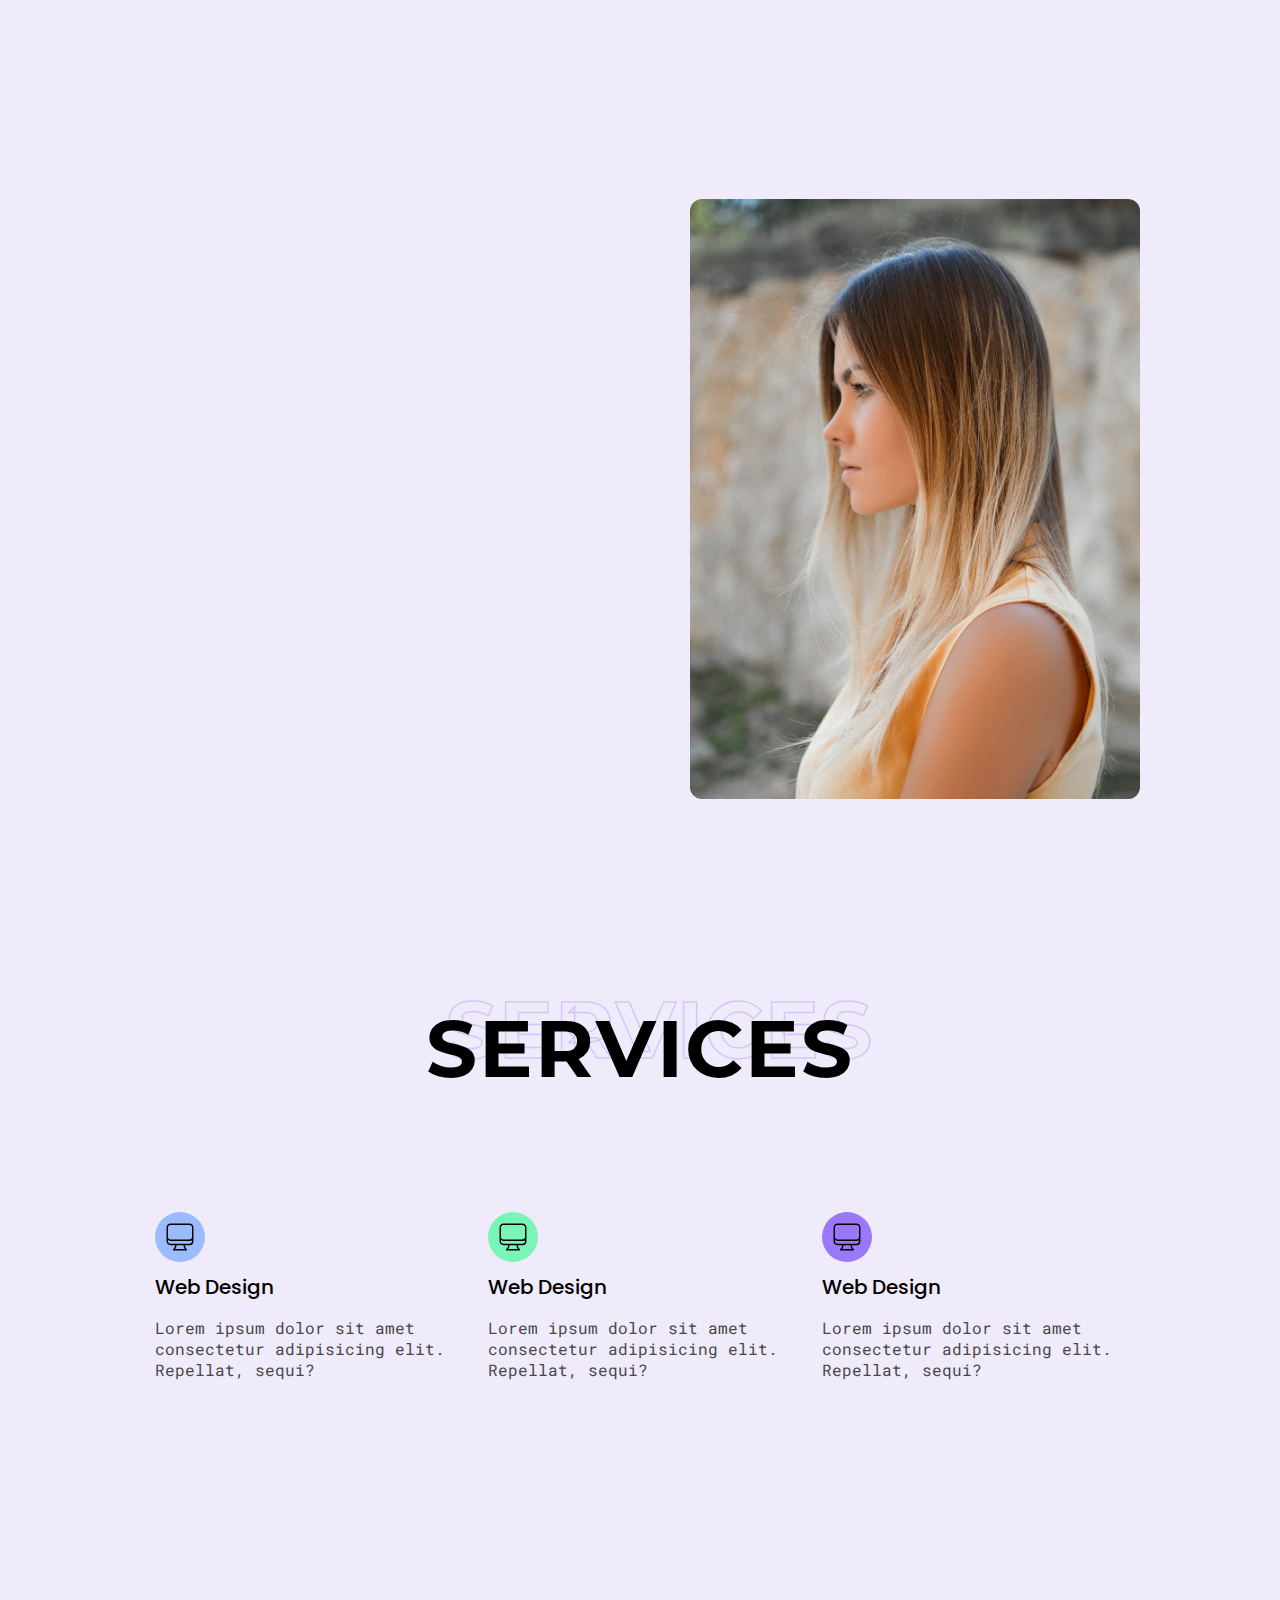
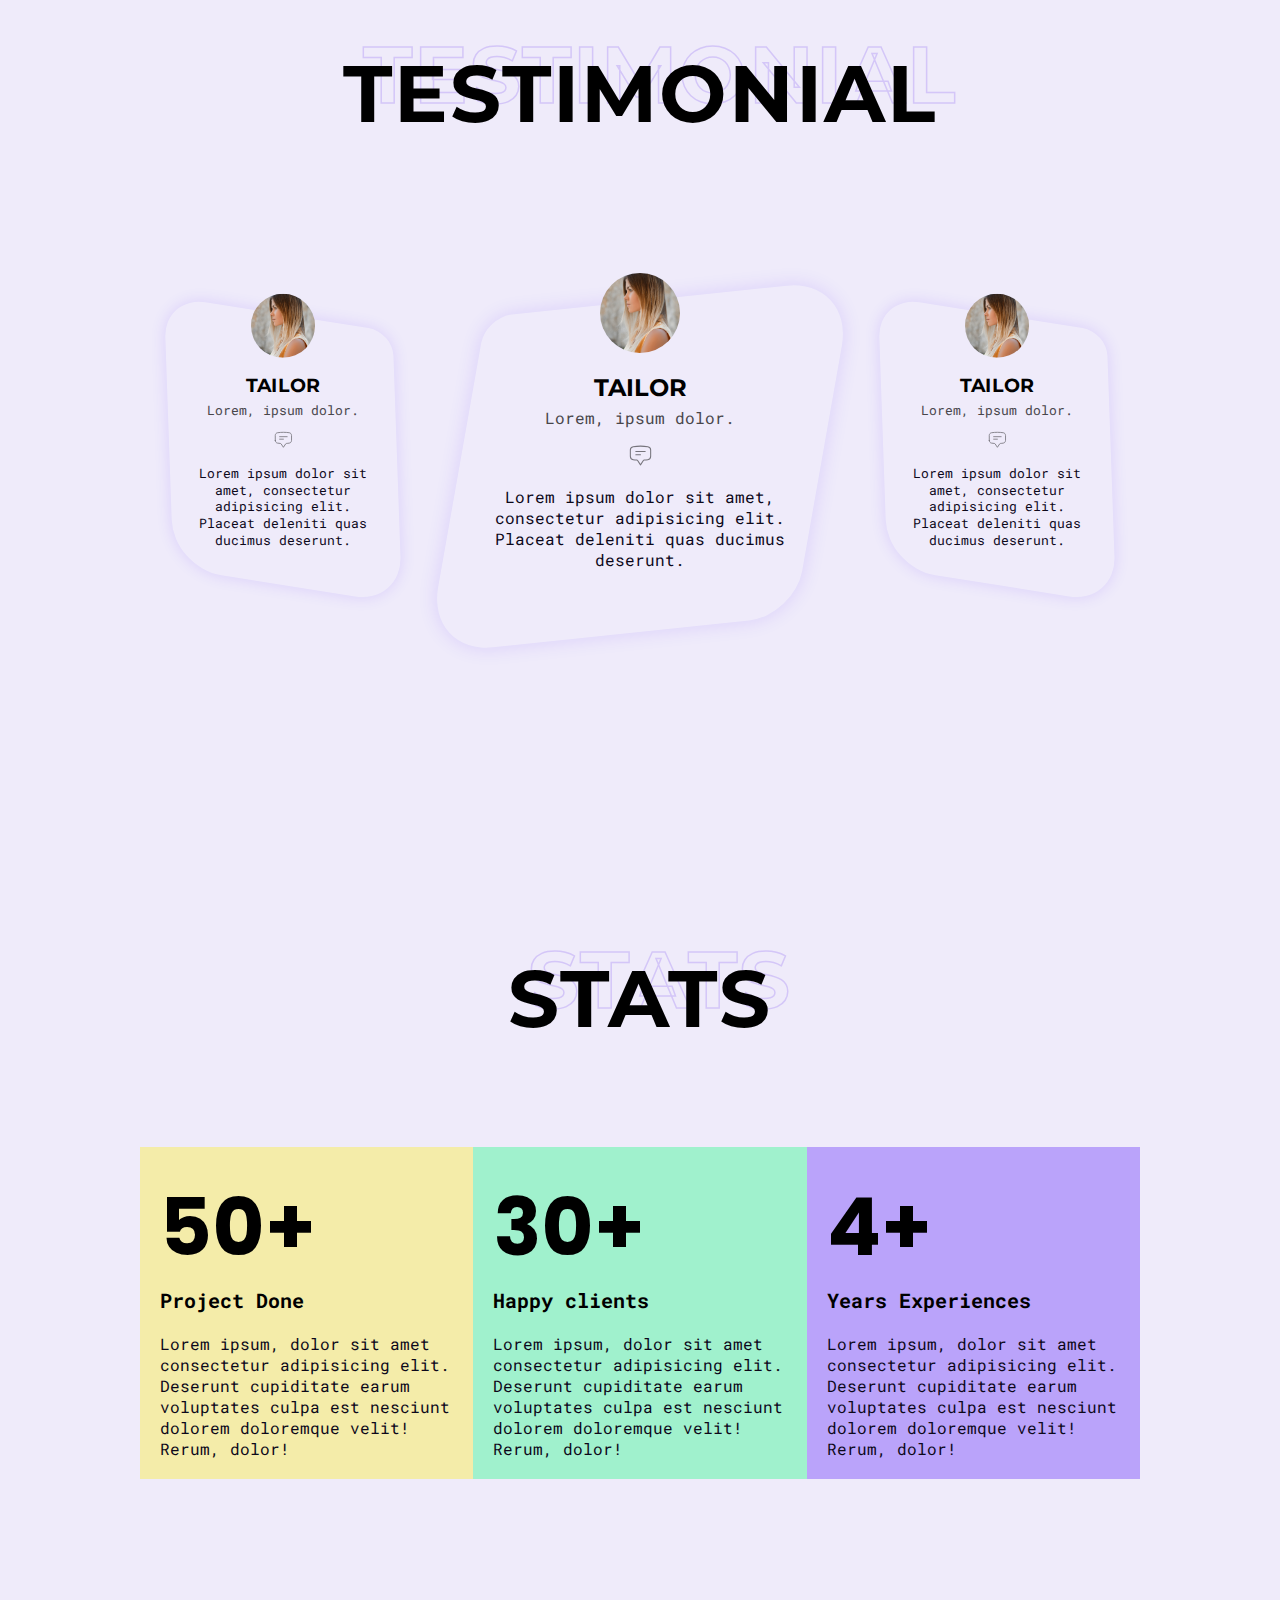
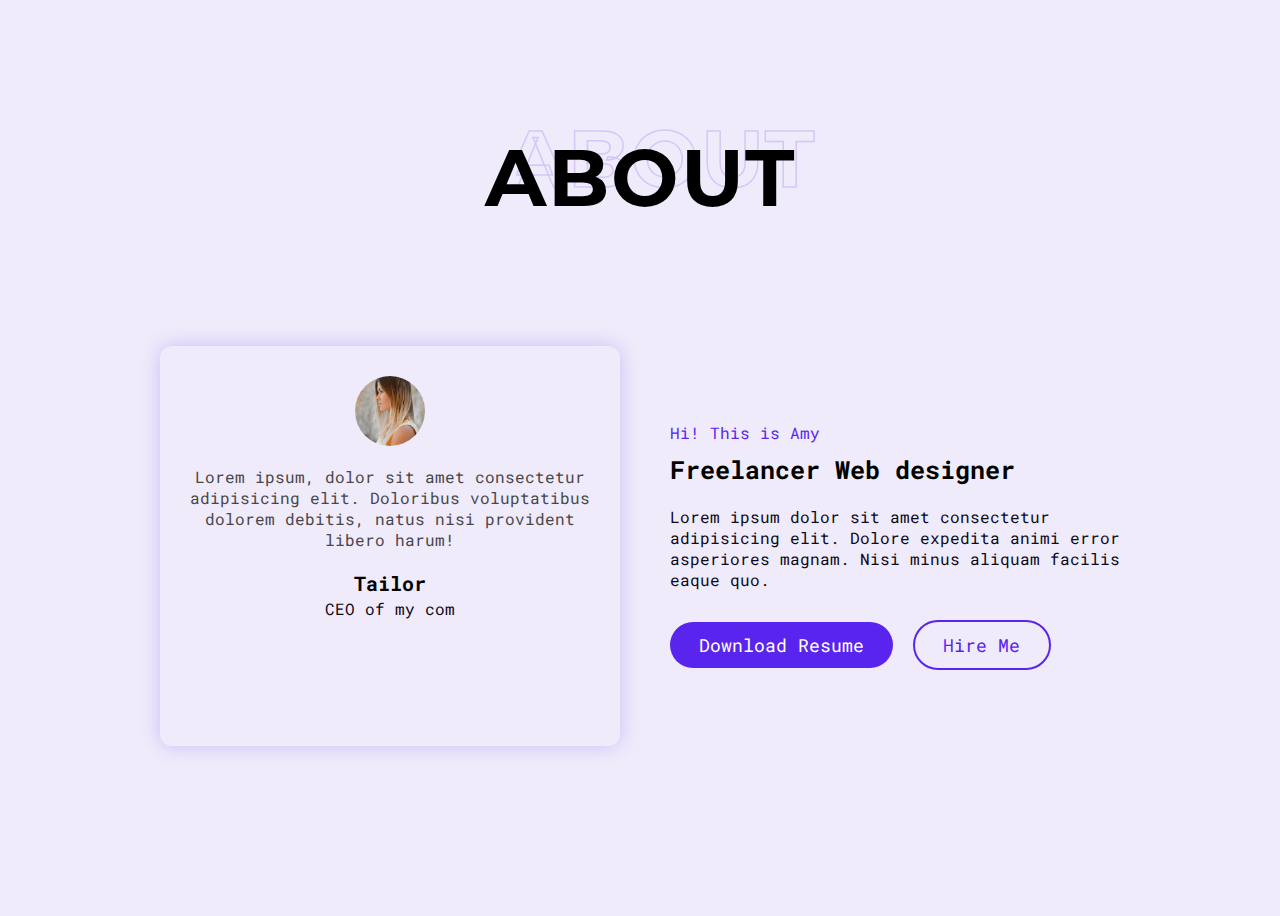
==== index.html @ b5d09e77 "first commit" ====
<!DOCTYPE html>
<html lang="en">
  <head>
    <meta charset="UTF-8" />
    <meta http-equiv="X-UA-Compatible" content="IE=edge" />
    <meta name="viewport" content="width=device-width, initial-scale=1.0" />
    <title>Jomar's Porfolio</title>
    <link rel="stylesheet" href="style.css" />
  </head>
  <body>
    <!-- Hero section -->
    <section id="hero">
      <div class="container">
        <div class="left">
          <p class="subheading">I'm JOMAR</p>
          <h2 class="heading">
            <div class="wrapper"><span>Pixels</span></div>
            <div class="wrapper"><span>with</span></div>
            <div class="wrapper"><span>purpose</span></div>
          </h2>
          <p class="desc">
            Lorem ipsum dolor sit amet consectetur adipisicing elit. Inventore,
            est.
          </p>
          <div class="buttons">
            <a href="#" class="primary-btn">See My Works</a>
            <a href="#"
              ><svg
                xmlns="http://www.w3.org/2000/svg"
                fill="none"
                viewBox="0 0 24 24"
                stroke-width="1"
                stroke="currentColor"
                class="w-6 h-6"
              >
                <path
                  stroke-linecap="round"
                  stroke-linejoin="round"
                  d="M21 12a9 9 0 11-18 0 9 9 0 0118 0z"
                />
                <path
                  stroke-linecap="round"
                  stroke-linejoin="round"
                  d="M15.91 11.672a.375.375 0 010 .656l-5.603 3.113a.375.375 0 01-.557-.328V8.887c0-.286.307-.466.557-.327l5.603 3.112z"
                />
              </svg>
            </a>
          </div>
        </div>
        <div class="right">
          <img src="./image/profile.jpg" alt="" />
        </div>
      </div>
    </section>
    <!--End of Hero section -->
    <!-- service section -->
    <section id="services">
      <div class="container">
        <h2 class="section-heading" data-outline="Services">Services</h2>
        <div class="all-items">
          <div class="item">
            <div class="icon">
              <svg
                xmlns="http://www.w3.org/2000/svg"
                fill="none"
                viewBox="0 0 24 24"
                stroke-width="1"
                stroke="currentColor"
                class="w-6 h-6"
              >
                <path
                  stroke-linecap="round"
                  stroke-linejoin="round"
                  d="M9 17.25v1.007a3 3 0 01-.879 2.122L7.5 21h9l-.621-.621A3 3 0 0115 18.257V17.25m6-12V15a2.25 2.25 0 01-2.25 2.25H5.25A2.25 2.25 0 013 15V5.25m18 0A2.25 2.25 0 0018.75 3H5.25A2.25 2.25 0 003 5.25m18 0V12a2.25 2.25 0 01-2.25 2.25H5.25A2.25 2.25 0 013 12V5.25"
                />
              </svg>
            </div>
            <h3 class="item-heading">Web Design</h3>
            <p class="item-desc">
              Lorem ipsum dolor sit amet consectetur adipisicing elit. Repellat,
              sequi?
            </p>
          </div>
          <div class="item">
            <div class="icon">
              <svg
                xmlns="http://www.w3.org/2000/svg"
                fill="none"
                viewBox="0 0 24 24"
                stroke-width="1"
                stroke="currentColor"
                class="w-6 h-6"
              >
                <path
                  stroke-linecap="round"
                  stroke-linejoin="round"
                  d="M9 17.25v1.007a3 3 0 01-.879 2.122L7.5 21h9l-.621-.621A3 3 0 0115 18.257V17.25m6-12V15a2.25 2.25 0 01-2.25 2.25H5.25A2.25 2.25 0 013 15V5.25m18 0A2.25 2.25 0 0018.75 3H5.25A2.25 2.25 0 003 5.25m18 0V12a2.25 2.25 0 01-2.25 2.25H5.25A2.25 2.25 0 013 12V5.25"
                />
              </svg>
            </div>
            <h3 class="item-heading">Web Design</h3>
            <p class="item-desc">
              Lorem ipsum dolor sit amet consectetur adipisicing elit. Repellat,
              sequi?
            </p>
          </div>
          <div class="item">
            <div class="icon">
              <svg
                xmlns="http://www.w3.org/2000/svg"
                fill="none"
                viewBox="0 0 24 24"
                stroke-width="1"
                stroke="currentColor"
                class="w-6 h-6"
              >
                <path
                  stroke-linecap="round"
                  stroke-linejoin="round"
                  d="M9 17.25v1.007a3 3 0 01-.879 2.122L7.5 21h9l-.621-.621A3 3 0 0115 18.257V17.25m6-12V15a2.25 2.25 0 01-2.25 2.25H5.25A2.25 2.25 0 013 15V5.25m18 0A2.25 2.25 0 0018.75 3H5.25A2.25 2.25 0 003 5.25m18 0V12a2.25 2.25 0 01-2.25 2.25H5.25A2.25 2.25 0 013 12V5.25"
                />
              </svg>
            </div>
            <h3 class="item-heading">Web Design</h3>
            <p class="item-desc">
              Lorem ipsum dolor sit amet consectetur adipisicing elit. Repellat,
              sequi?
            </p>
          </div>
        </div>
      </div>
    </section>
    <!--End of service section -->
    <!-- Testimonial section -->
    <section id="testimonial">
      <div class="container">
        <h1 class="section-heading" data-outline="Testimonial">Testimonial</h1>
        <div class="all-items">
          <div class="item">
            <div class="img">
              <img src="./image/profile.jpg" alt="" />
            </div>
            <h2 class="testimonial-heading">Tailor</h2>
            <p class="testimonial-subheading">Lorem, ipsum dolor.</p>
            <div class="icon">
              <svg
                xmlns="http://www.w3.org/2000/svg"
                fill="none"
                viewBox="0 0 24 24"
                stroke-width="1"
                stroke="currentColor"
                class="w-6 h-6"
              >
                <path
                  stroke-linecap="round"
                  stroke-linejoin="round"
                  d="M7.5 8.25h9m-9 3H12m-9.75 1.51c0 1.6 1.123 2.994 2.707 3.227 1.129.166 2.27.293 3.423.379.35.026.67.21.865.501L12 21l2.755-4.133a1.14 1.14 0 01.865-.501 48.172 48.172 0 003.423-.379c1.584-.233 2.707-1.626 2.707-3.228V6.741c0-1.602-1.123-2.995-2.707-3.228A48.394 48.394 0 0012 3c-2.392 0-4.744.175-7.043.513C3.373 3.746 2.25 5.14 2.25 6.741v6.018z"
                />
              </svg>
            </div>
            <p class="testimonial-desc">
              Lorem ipsum dolor sit amet, consectetur adipisicing elit. Placeat
              deleniti quas ducimus deserunt.
            </p>
          </div>
          <div class="item">
            <div class="img">
              <img src="./image/profile.jpg" alt="" />
            </div>
            <h2 class="testimonial-heading">Tailor</h2>
            <p class="testimonial-subheading">Lorem, ipsum dolor.</p>
            <div class="icon">
              <svg
                xmlns="http://www.w3.org/2000/svg"
                fill="none"
                viewBox="0 0 24 24"
                stroke-width="1"
                stroke="currentColor"
                class="w-6 h-6"
              >
                <path
                  stroke-linecap="round"
                  stroke-linejoin="round"
                  d="M7.5 8.25h9m-9 3H12m-9.75 1.51c0 1.6 1.123 2.994 2.707 3.227 1.129.166 2.27.293 3.423.379.35.026.67.21.865.501L12 21l2.755-4.133a1.14 1.14 0 01.865-.501 48.172 48.172 0 003.423-.379c1.584-.233 2.707-1.626 2.707-3.228V6.741c0-1.602-1.123-2.995-2.707-3.228A48.394 48.394 0 0012 3c-2.392 0-4.744.175-7.043.513C3.373 3.746 2.25 5.14 2.25 6.741v6.018z"
                />
              </svg>
            </div>
            <p class="testimonial-desc">
              Lorem ipsum dolor sit amet, consectetur adipisicing elit. Placeat
              deleniti quas ducimus deserunt.
            </p>
          </div>
          <div class="item">
            <div class="img">
              <img src="./image/profile.jpg" alt="" />
            </div>
            <h2 class="testimonial-heading">Tailor</h2>
            <p class="testimonial-subheading">Lorem, ipsum dolor.</p>
            <div class="icon">
              <svg
                xmlns="http://www.w3.org/2000/svg"
                fill="none"
                viewBox="0 0 24 24"
                stroke-width="1"
                stroke="currentColor"
                class="w-6 h-6"
              >
                <path
                  stroke-linecap="round"
                  stroke-linejoin="round"
                  d="M7.5 8.25h9m-9 3H12m-9.75 1.51c0 1.6 1.123 2.994 2.707 3.227 1.129.166 2.27.293 3.423.379.35.026.67.21.865.501L12 21l2.755-4.133a1.14 1.14 0 01.865-.501 48.172 48.172 0 003.423-.379c1.584-.233 2.707-1.626 2.707-3.228V6.741c0-1.602-1.123-2.995-2.707-3.228A48.394 48.394 0 0012 3c-2.392 0-4.744.175-7.043.513C3.373 3.746 2.25 5.14 2.25 6.741v6.018z"
                />
              </svg>
            </div>
            <p class="testimonial-desc">
              Lorem ipsum dolor sit amet, consectetur adipisicing elit. Placeat
              deleniti quas ducimus deserunt.
            </p>
          </div>
        </div>
      </div>
    </section>
    <!-- End Testimonial section -->
    <!-- Stats section -->
    <section id="stats">
      <div class="container">
        <h2 class="section-heading" data-outline="Stats">Stats</h2>
        <div class="all-items">
          <div class="item">
            <h2 class="number">50+</h2>
            <h3 class="stats-sub-heading">Project Done</h3>
            <p>
              Lorem ipsum, dolor sit amet consectetur adipisicing elit. Deserunt
              cupiditate earum voluptates culpa est nesciunt dolorem doloremque
              velit! Rerum, dolor!
            </p>
          </div>
          <div class="item">
            <h2 class="number">30+</h2>
            <h3 class="stats-sub-heading">Happy clients</h3>
            <p>
              Lorem ipsum, dolor sit amet consectetur adipisicing elit. Deserunt
              cupiditate earum voluptates culpa est nesciunt dolorem doloremque
              velit! Rerum, dolor!
            </p>
          </div>
          <div class="item">
            <h2 class="number">4+</h2>
            <h3 class="stats-sub-heading">Years Experiences</h3>
            <p>
              Lorem ipsum, dolor sit amet consectetur adipisicing elit. Deserunt
              cupiditate earum voluptates culpa est nesciunt dolorem doloremque
              velit! Rerum, dolor!
            </p>
          </div>
        </div>
      </div>
    </section>
    <!--End Stats section -->
    <!-- About section -->
    <section id="about">
      <div class="container">
        <h2 class="section-heading" data-outline="About">About</h2>
        <div class="wrapper">
          <div class="left">
            <div class="card">
              <div class="img">
                <img src="./image/profile.jpg" alt="" />
              </div>
              <p class="card-desc">
                Lorem ipsum, dolor sit amet consectetur adipisicing elit.
                Doloribus voluptatibus dolorem debitis, natus nisi provident
                libero harum!
              </p>
              <h2 class="card-name">Tailor</h2>
              <p class="card-sub-title">CEO of my com</p>
            </div>
          </div>
          <div class="right">
            <p class="subheading">Hi! This is Amy</p>
            <h2 class="slogan">Freelancer Web designer</h2>
            <p>
              Lorem ipsum dolor sit amet consectetur adipisicing elit. Dolore
              expedita animi error asperiores magnam. Nisi minus aliquam facilis
              eaque quo.
            </p>
            <div class="buttons">
              <a href="" class="primary-btn">Download Resume</a>
              <a href="" class="primary-btn outline">Hire Me</a>
            </div>
          </div>
        </div>
      </div>
    </section>
    <!-- End of about section -->
  </body>
</html>
---- style.css ----
@import url("https://fonts.googleapis.com/css2?family=Montserrat:wght@700;900&family=Poppins:wght@500&family=Roboto+Mono:wght@300;500&display=swap");

/* Variables */
:root {
  --primary-color: #5924ed;
  --secondary-black: #0d081a;
  --secondary-gray: #48464b;
  --body-bg: #efebfa;
}
/* Global styles */
* {
  padding: 0;
  margin: 0;
  box-sizing: border-box;
}
html {
  font-family: "Roboto Mono", sans-serif;
  font-size: 10px;
}

body {
  background-color: var(--body-bg);
}

img {
  width: 100%;
  height: 100%;
}
p {
  font-size: 1.6rem;
  color: var(--secondary-black);
}

a {
  color: black;
  text-decoration: none;
}
section {
  display: flex;
  align-items: center;
  justify-content: center;
}
.container {
  width: 90%;
  margin: 0 auto;
  max-width: 1000px;
}
.buttons .primary-btn.outline {
  background-color: transparent;
  color: var(--primary-color);
  border: 2px solid var(--primary-color);
  border-right-color: 50px;
}
.primary-btn {
  display: inline-block;
  background-color: var(--primary-color);
  color: white;
  font-size: 1.8rem;
  padding: 0.6em 1.6em;
  border-radius: 50px;
}

.section-heading {
  font-size: clamp(2rem, 10vw, 8rem);
  text-transform: uppercase;
  text-align: center;
  font-family: "Montserrat";
  position: relative;
  letter-spacing: 0.2rem;
  margin-bottom: 10rem;
}
.section-heading::before {
  content: attr(data-outline);
  position: absolute;
  left: 2%;
  top: -20%;
  width: 100%;
  text-transform: uppercase;
  text-align: center;
  font-family: "Montserrat";
  letter-spacing: 0.2rem;
  color: transparent;
  -webkit-text-stroke: 1.5px #5a24ed2f;
  z-index: -1;
}

.buttons {
  margin-top: 3rem;
  display: flex;
  align-items: center;
  justify-content: flex-start;
  gap: 2rem;
}
.buttons svg {
  width: 50px;
  color: var(--primary-color);
}

/* Hero section */

#hero {
  height: 100vh;
  width: 100%;
  padding-top: 10rem;
}
#hero .container {
  display: flex;
  align-items: center;
  justify-content: center;
}
#hero .container .left {
  flex: 6;
}
#hero .container .right {
  flex: 8;
}
#hero .left .subheading {
  font-size: 1.8rem;
  font-weight: 500;
  text-transform: uppercase;
  color: var(--primary-color);
  opacity: 0;
  animation: fade 0.3s ease-in forwards;
  animation-delay: 1s;
}
#hero .left .heading {
  font-size: 6rem;
  font-weight: 900;
  font-family: "Montserrat", sans-serif;
}
#hero .left .heading .wrapper {
  display: inline-block;
  overflow: hidden;
}
#hero .left .heading .wrapper span {
  position: relative;
  bottom: -70px;
  animation: reveal 1s ease-in-out forwards;
}
@keyframes reveal {
  0% {
    bottom: -70px;
  }
  100% {
    bottom: 0;
  }
}
@keyframes fade {
  0% {
    opacity: 0;
  }
  100% {
    opacity: 1;
  }
}
#hero .left .desc {
  margin-top: 2.5rem;
  max-width: 400px;
  opacity: 0;
  animation: fade 0.3s ease-in forwards;
  animation-delay: 1s;
}
#hero .buttons {
  opacity: 0;
  animation: fade 0.3s ease-in forwards;
  animation-delay: 1s;
}
#hero .right {
  text-align: right;
}

#hero .right img {
  width: 100%;
  max-width: 450px;
  object-fit: cover;
  object-position: 50% 30%;
  height: 600px;
  border-radius: 12px;
}
@media only screen and (max-width: 768px) {
  html {
    font-size: 9px;
  }
  #hero .container {
    flex-direction: column-reverse;
  }
  #hero .container .right {
    flex: 1;
    text-align: center;
    margin-bottom: 2rem;
  }
  #hero .container .right img {
    width: 100%;
    height: 400px;
  }
  #hero .container .left {
    text-align: center;
    padding-right: 0;
    flex: 1;
    height: fit-content;
  }
  #hero .left .buttons {
    justify-content: center;
  }
  #hero .container .left .heading {
    font-size: 4rem;
    margin: 0 auto;
  }
  #hero .container .left .desc {
    margin-top: 2rem;
    margin: 0 auto;
  }
}
@media only screen and (max-width: 950px) {
  #hero .container .right {
    flex: 6;
  }
}

/* Services section styles */
#services {
  padding: 10rem 0;
}

.all-items {
  display: flex;
  align-items: center;
  justify-content: center;
}
#services .item {
  padding: 1.5rem;
  border-radius: 12px;
  transition: 0.3s ease background-color;
}
#services .item:nth-child(1):hover {
  background-color: rgba(8 69 241 / 35%);
}

#services .item:nth-child(2):hover {
  background-color: rgba(0, 255, 115, 0.151);
}

#services .item:nth-child(3):hover {
  background-color: #cbbef093;
}
#services .item .icon {
  width: 50px;
  height: 50px;
  padding: 0.8rem;
  background: red;
  border-radius: 50%;
  margin-bottom: 1rem;
}

#services .item-heading {
  font-weight: 500;
  font-size: 2rem;
  font-family: "Poppins", sans-serif;
  margin-bottom: 1.5rem;
}
#services .item-desc {
  color: var(--secondary-gray);
}
#services .item:nth-child(1) .icon {
  background-color: rgba(7 106 255 /37%);
}

#services .item:nth-child(2) .icon {
  background-color: rgba(0, 255, 115, 0.493);
}

#services .item:nth-child(3) .icon {
  background-color: #4705fc80;
}
@media only screen and (max-width: 768px) {
  #services .item:nth-child(1) {
    background-color: rgba(8 69 241 / 35%);
  }

  #services .item:nth-child(2) {
    background-color: rgba(0, 255, 115, 0.151);
  }

  #services .item:nth-child(3) {
    background-color: #cbbef093;
  }
  #services .all-items {
    flex-direction: column;
    text-align: center;
  }
  #services .item {
    margin: 2rem 0;
  }
  #services .item .icon {
    margin: 0 auto;
    margin-bottom: 1rem;
  }
}

/* Testimonial styles */
#testimonial {
  padding: 15rem 0;
  overflow: hidden;
}
#testimonial .all-items {
  display: flex;
  align-items: center;
  justify-content: center;
  gap: 3rem;
}
#testimonial .item {
  padding: 20px;
  text-align: center;
  position: relative;
}
#testimonial .item:nth-child(1),
#testimonial .item:nth-child(3) {
  transform: scale(0.8);
  flex: 3;
}
#testimonial .item:nth-child(2) {
  flex: 4;
}
#testimonial .item::after {
  position: absolute;
  content: "";
  left: 0;
  top: 45px;
  width: 100%;
  z-index: -1;
  box-shadow: 0px 0px 20px 0px #4705fc1f;
}

#testimonial .item:nth-child(2)::after {
  transform: skew(350deg, 354deg);
  border-radius: 26px 67px 45px 67px;
  height: 100%;
}
#testimonial .item:nth-child(1)::after,
#testimonial .item:nth-child(3)::after {
  transform: skew(2deg, 9deg);
  border-radius: 52px 30px 59px 60px;
  height: 95%;
}
#testimonial .img {
  height: 80px;
  width: 80px;
  border-radius: 50%;
  overflow: hidden;
  margin: 0 auto;
  margin-bottom: 2rem;
}
#testimonial .img img {
  object-fit: cover;
}
#testimonial .testimonial-heading {
  font-size: 2.4rem;
  text-transform: uppercase;
  font-family: "Montserrat", sans-serif;
  margin-bottom: 0.5rem;
}
#testimonial .icon {
  max-width: 25px;
  margin: 1.5rem auto;
  opacity: 0.5;
  color: var(--primary-black);
}
#testimonial .testimonial-subheading {
  color: var(--secondary-gray);
}
@media only screen and (max-width: 950px) {
  #testimonial .all-items {
    flex-direction: column;
    max-width: 400px;
    margin: 0 auto;
    gap: 50px;
  }
}

/* Stats styles */

#stats {
  padding: 20rem 0 10rem 0;
}
#stats .all-items {
  display: flex;
  align-items: center;
  justify-content: center;
}
#stats .all-items .item {
  padding: 2rem;
}
#stats .number {
  font-size: 8rem;
  font-family: "Poppins";
}
#stats .stats-sub-heading {
  font-size: 2rem;
  margin-bottom: 2rem;
}
#stats .all-items .item:nth-child(1) {
  background-color: rgba(255, 238, 0, 0.322);
}

#stats .all-items .item:nth-child(2) {
  background-color: rgba(0, 255, 115, 0.329);
}

#stats .all-items .item:nth-child(3) {
  background-color: #4705fc50;
}

@media only screen and (max-width: 768px) {
  #stats .all-items {
    flex-direction: column;
  }
}

#about {
  padding: 15rem 0;
}
#about .wrapper {
  display: flex;
  gap: 3rem;
  align-items: center;
  justify-content: center;
}
#about .left {
  text-align: center;
  padding: 2rem;
}
#about .left .card {
  box-shadow: 0px 0px 20px #4705fc33;
  padding: 3rem;
  border-radius: 12px;
  min-height: 400px;
}

#about .left .card .img {
  width: 70px;
  height: 70px;
  margin: 0 auto;
  border-radius: 50%;
  overflow: hidden;
  margin-bottom: 2rem;
}
#about .left .card .img img {
  object-fit: cover;
}
#about .left .card .card-desc {
  color: var(--secondary-gray);
  margin-bottom: 2rem;
}
#about .left .card .card-name {
  font-size: 2rem;
  margin-bottom: 0.2rem;
}
#about .subheading {
  color: var(--primary-color);
  margin-bottom: 1rem;
}
#about .right .slogan {
  font-size: 2.5rem;
  margin-bottom: 2rem;
}
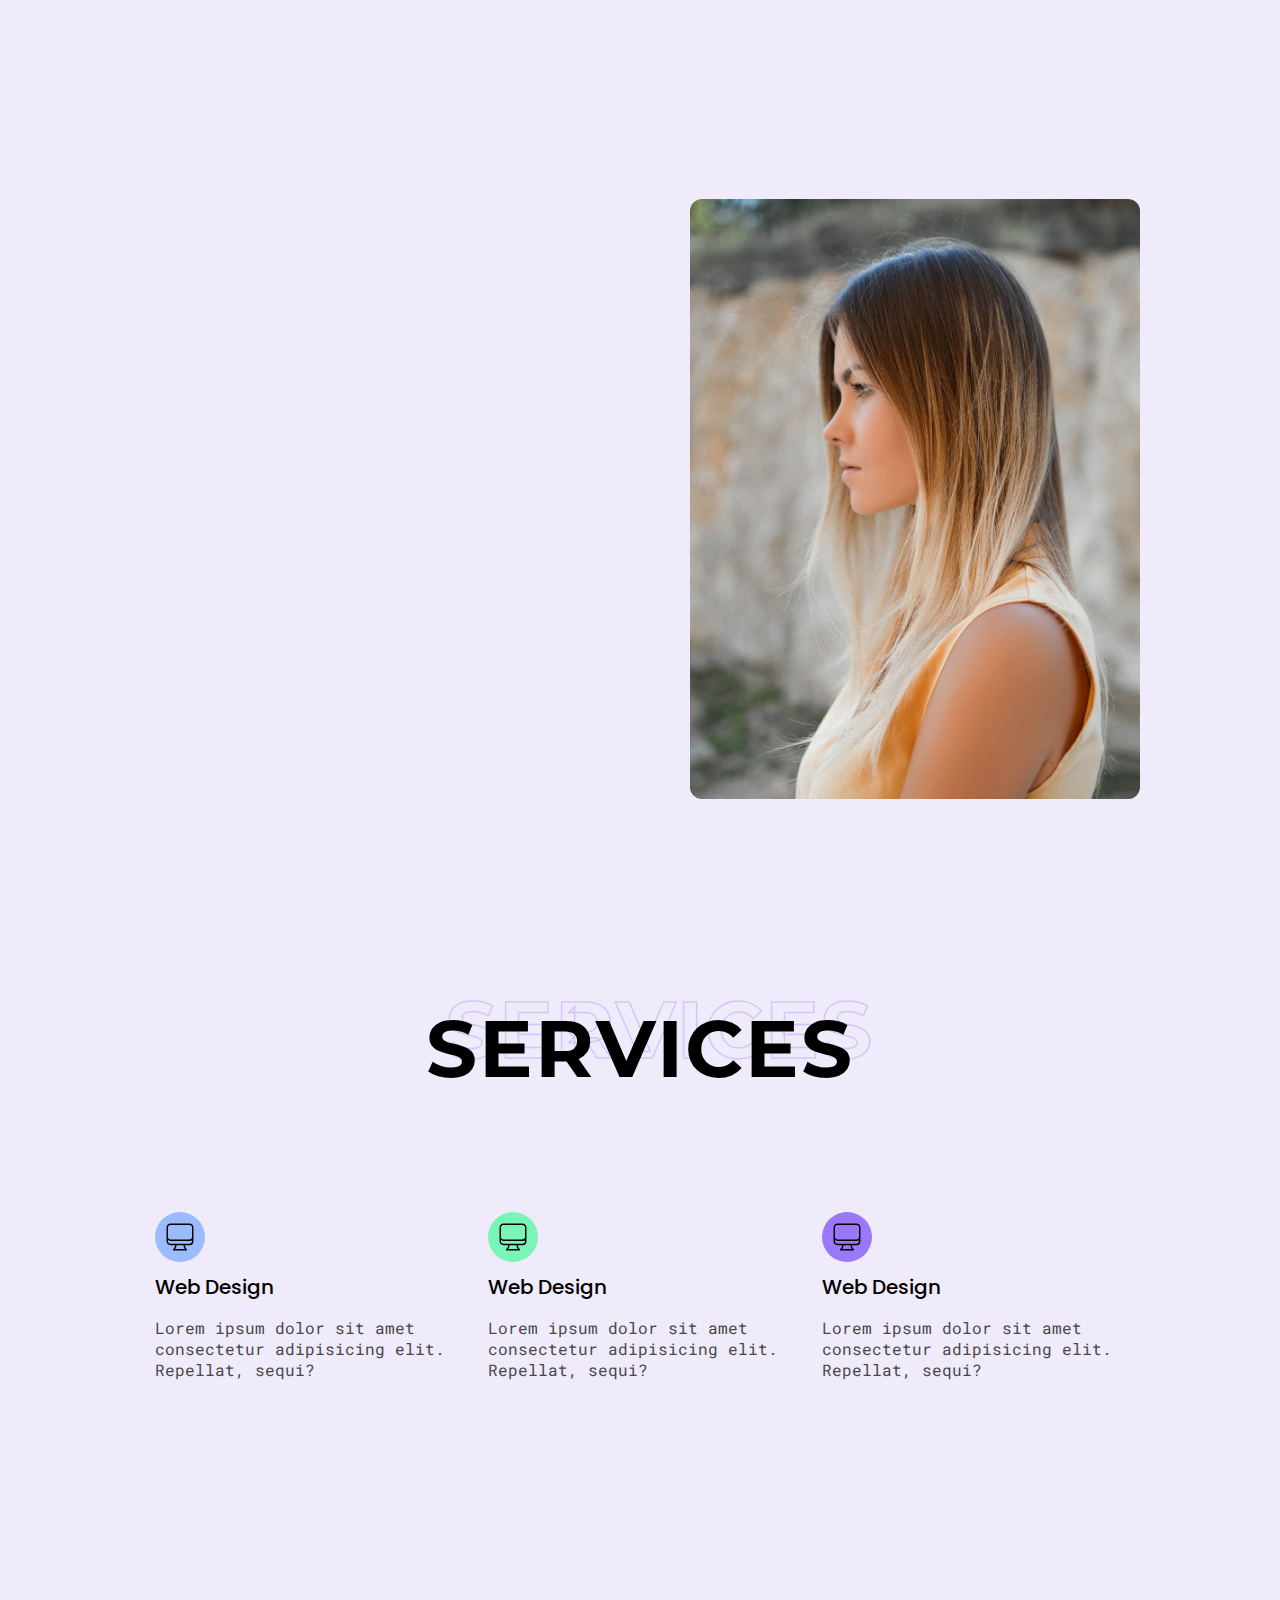
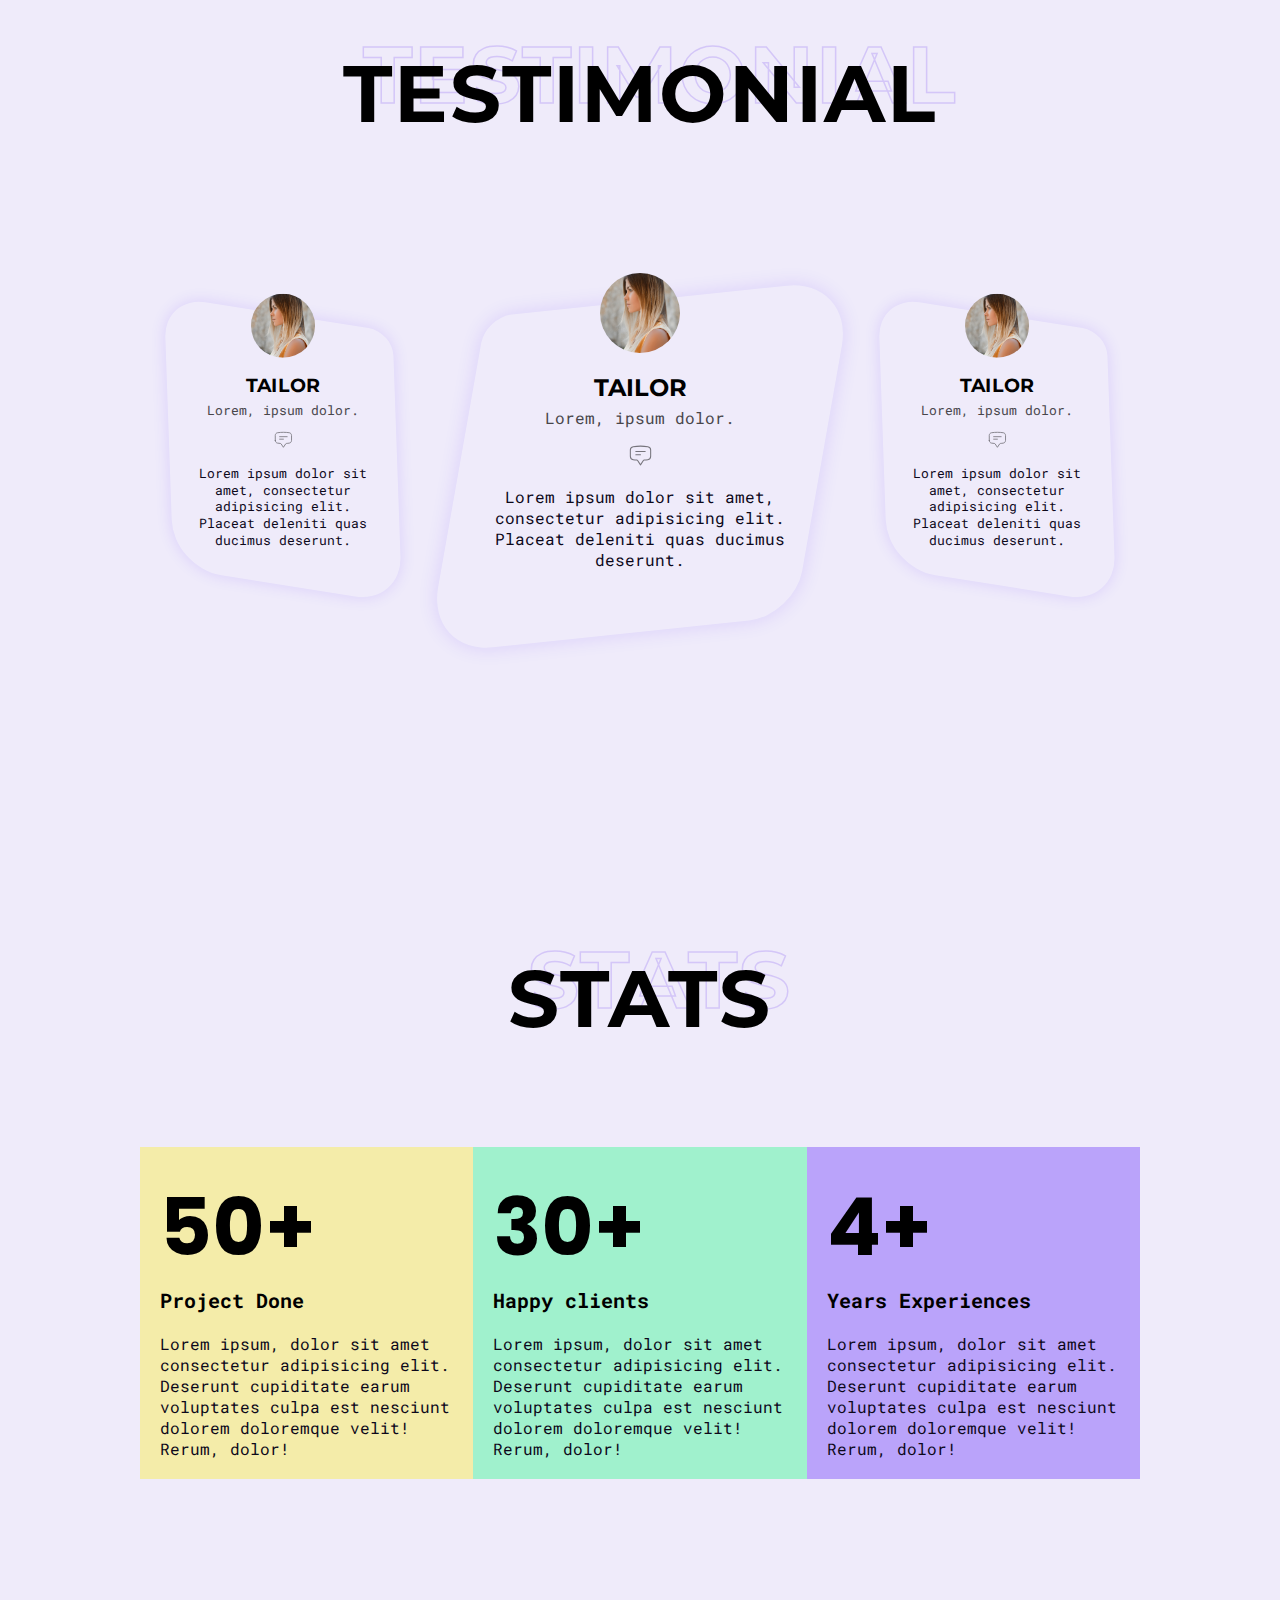
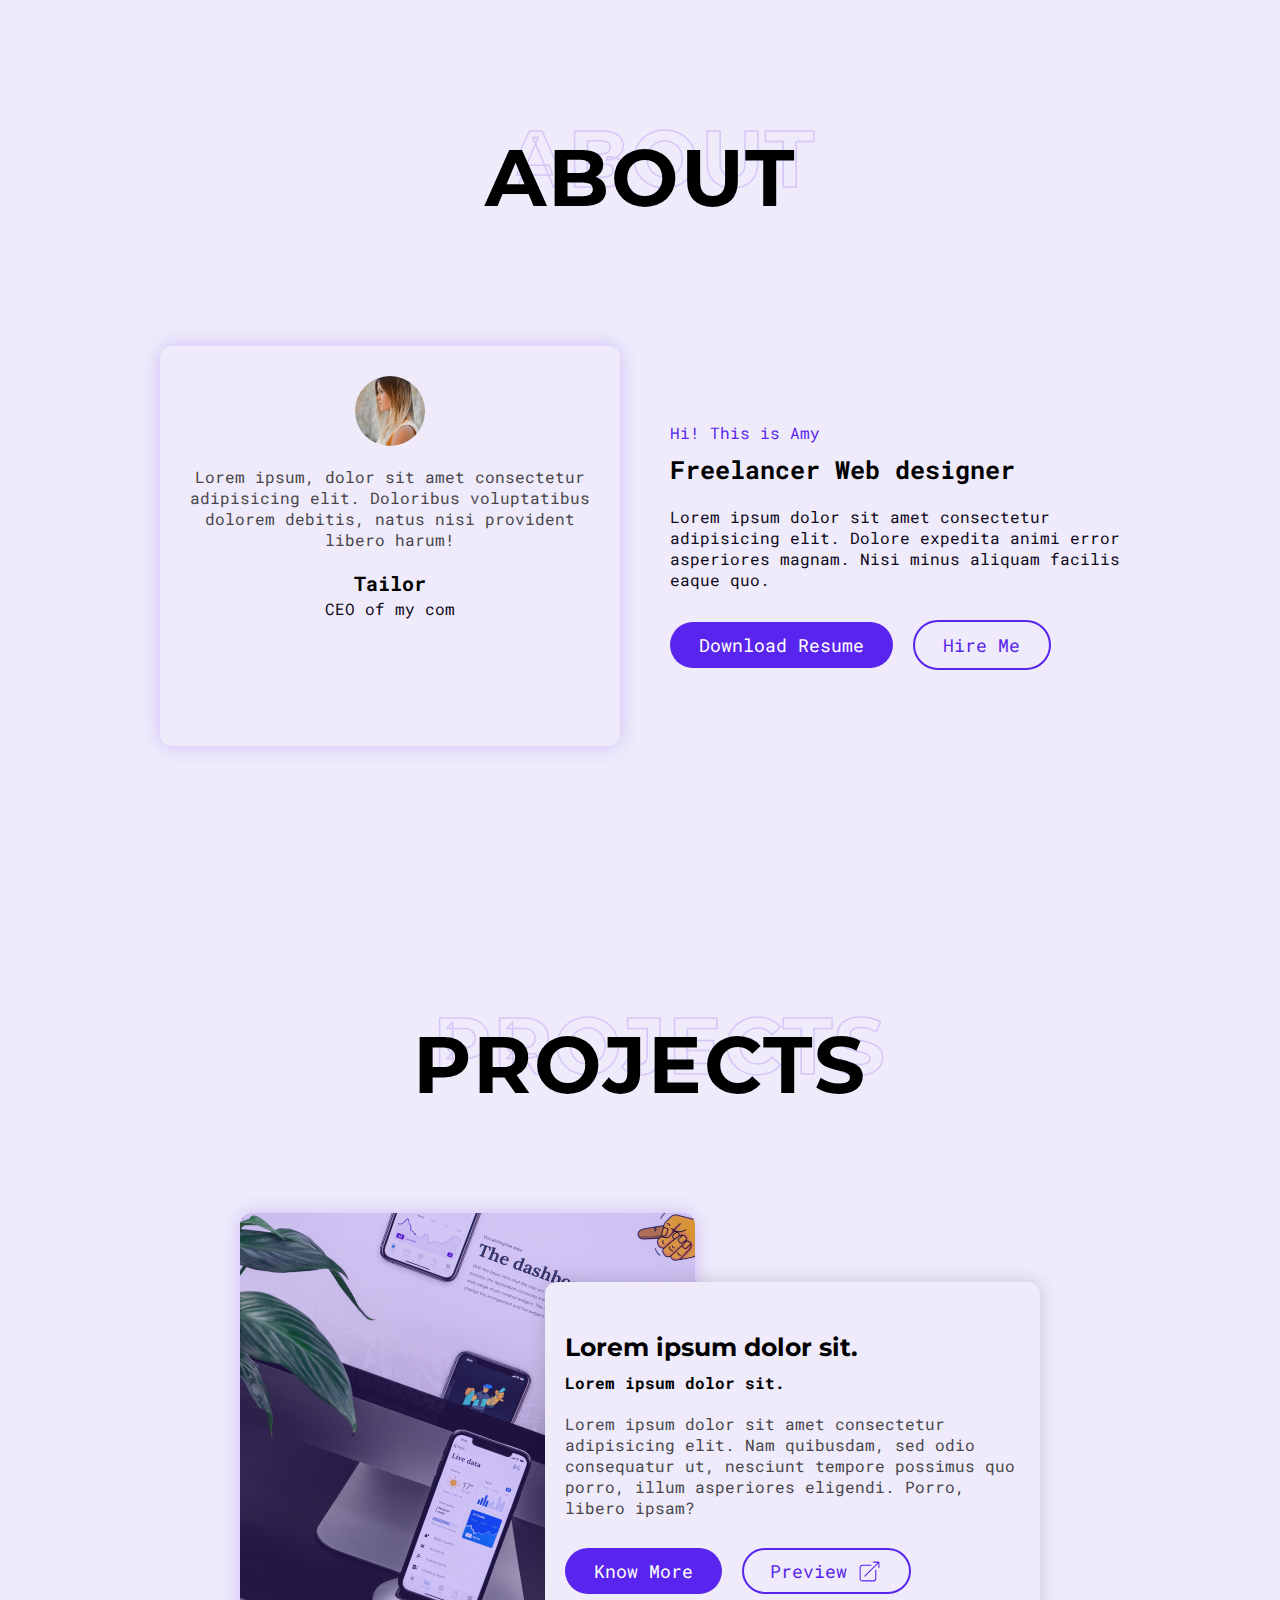
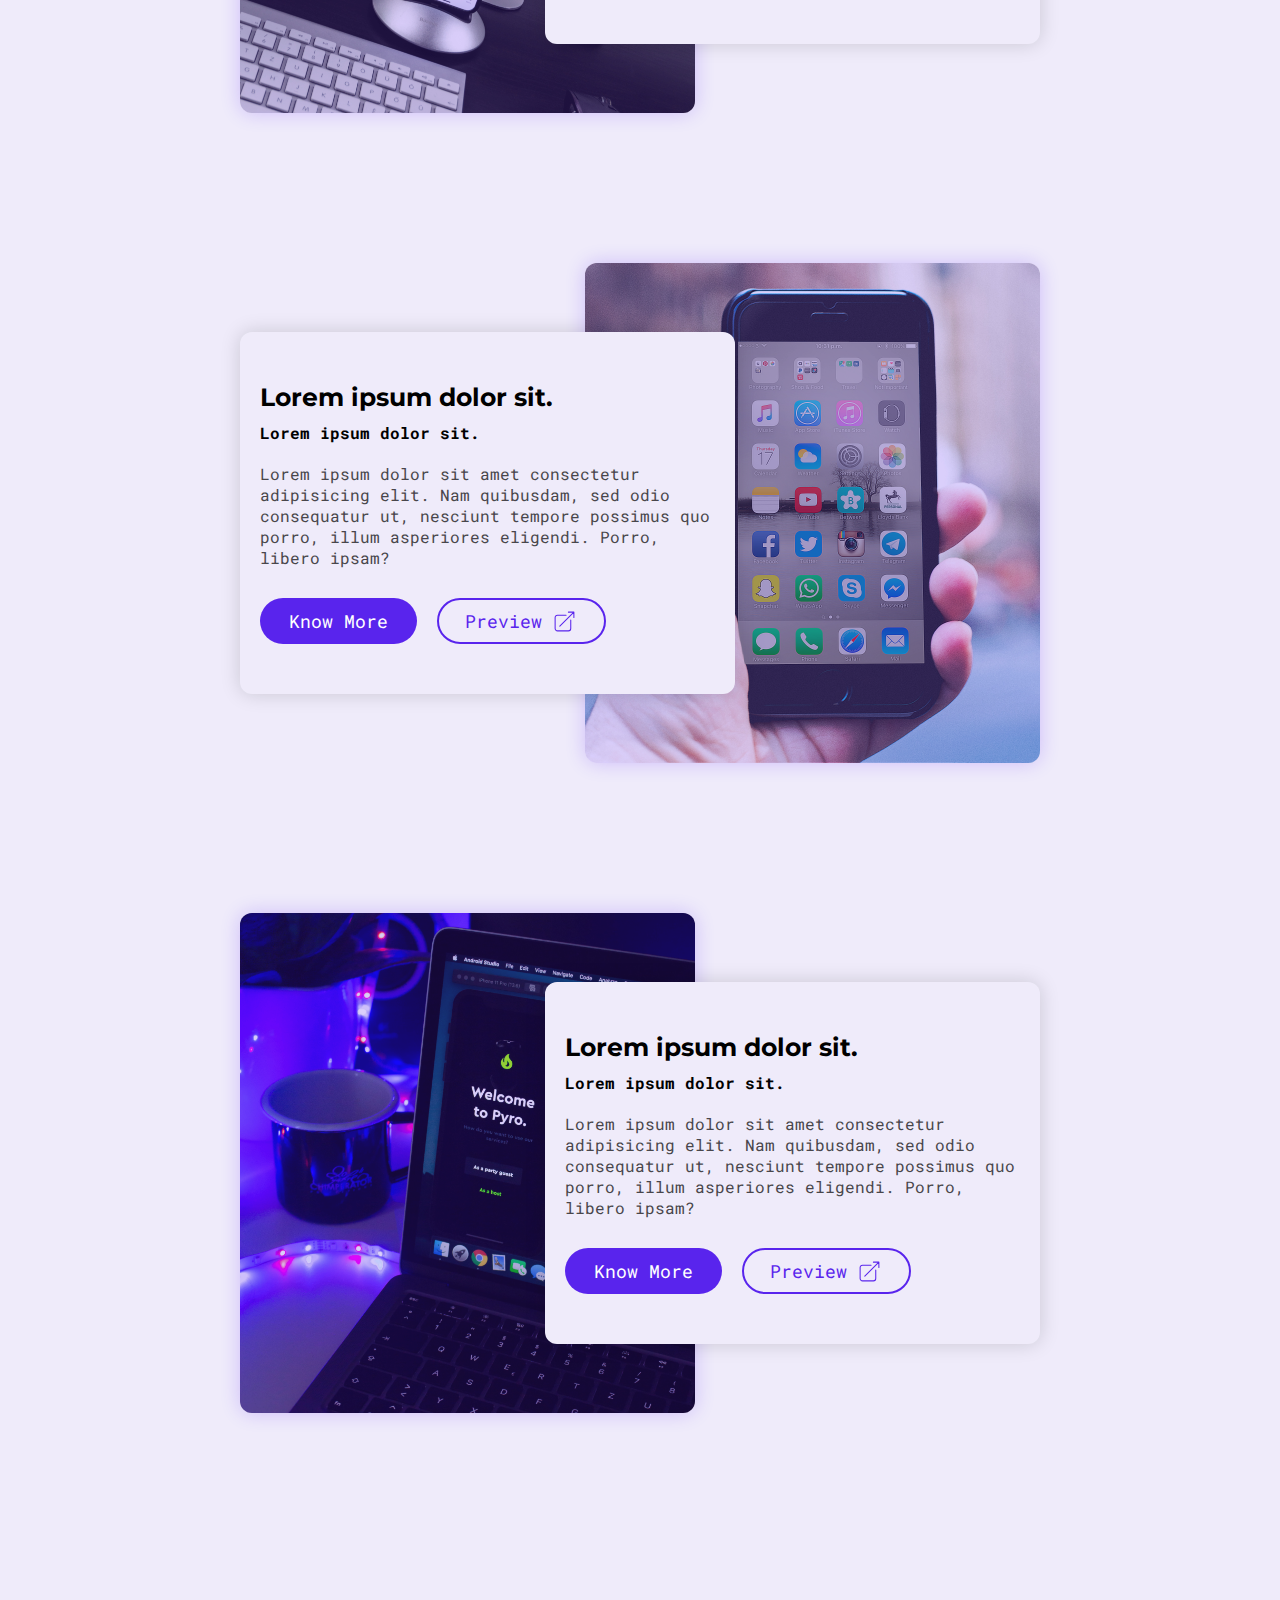
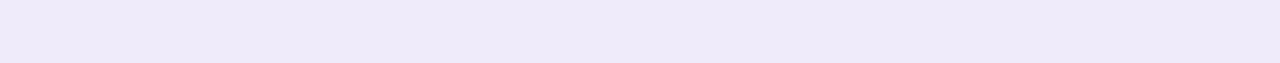
==== commit 49b91c26: "third commit" ====
--- a/index.html
+++ b/index.html
@@ -293,5 +293,122 @@
       </div>
     </section>
     <!-- End of about section -->
+    <!-- Project section -->
+    <section id="projects">
+      <div class="container">
+        <h2 class="section-heading" data-outline="Projects">Projects</h2>
+        <div class="all-items">
+          <div class="item">
+            <div class="left">
+              <div class="img">
+                <img src="./image/project-1.jpg" alt="" />
+              </div>
+            </div>
+            <div class="right">
+              <h2 class="project-title">Lorem ipsum dolor sit.</h2>
+              <h3 class="project-sub-title">Lorem ipsum dolor sit.</h3>
+              <p class="project-desc">
+                Lorem ipsum dolor sit amet consectetur adipisicing elit. Nam
+                quibusdam, sed odio consequatur ut, nesciunt tempore possimus
+                quo porro, illum asperiores eligendi. Porro, libero ipsam?
+              </p>
+              <div class="buttons">
+                <a href="#" class="primary-btn">Know More</a>
+                <a href="#" class="primary-btn outline external-link"
+                  ><span>Preview</span
+                  ><svg
+                    xmlns="http://www.w3.org/2000/svg"
+                    fill="none"
+                    viewBox="0 0 24 24"
+                    stroke-width="1"
+                    stroke="currentColor"
+                    class="w-6 h-6"
+                  >
+                    <path
+                      stroke-linecap="round"
+                      stroke-linejoin="round"
+                      d="M13.5 6H5.25A2.25 2.25 0 003 8.25v10.5A2.25 2.25 0 005.25 21h10.5A2.25 2.25 0 0018 18.75V10.5m-10.5 6L21 3m0 0h-5.25M21 3v5.25"
+                    />
+                  </svg>
+                </a>
+              </div>
+            </div>
+          </div>
+          <div class="item">
+            <div class="left">
+              <div class="img">
+                <img src="./image/project-2.jpg" alt="" />
+              </div>
+            </div>
+            <div class="right">
+              <h2 class="project-title">Lorem ipsum dolor sit.</h2>
+              <h3 class="project-sub-title">Lorem ipsum dolor sit.</h3>
+              <p class="project-desc">
+                Lorem ipsum dolor sit amet consectetur adipisicing elit. Nam
+                quibusdam, sed odio consequatur ut, nesciunt tempore possimus
+                quo porro, illum asperiores eligendi. Porro, libero ipsam?
+              </p>
+              <div class="buttons">
+                <a href="#" class="primary-btn">Know More</a>
+                <a href="#" class="primary-btn outline external-link"
+                  ><span>Preview</span
+                  ><svg
+                    xmlns="http://www.w3.org/2000/svg"
+                    fill="none"
+                    viewBox="0 0 24 24"
+                    stroke-width="1"
+                    stroke="currentColor"
+                    class="w-6 h-6"
+                  >
+                    <path
+                      stroke-linecap="round"
+                      stroke-linejoin="round"
+                      d="M13.5 6H5.25A2.25 2.25 0 003 8.25v10.5A2.25 2.25 0 005.25 21h10.5A2.25 2.25 0 0018 18.75V10.5m-10.5 6L21 3m0 0h-5.25M21 3v5.25"
+                    />
+                  </svg>
+                </a>
+              </div>
+            </div>
+          </div>
+          <div class="item">
+            <div class="left">
+              <div class="img">
+                <img src="./image/project-3.jpg" alt="" />
+              </div>
+            </div>
+            <div class="right">
+              <h2 class="project-title">Lorem ipsum dolor sit.</h2>
+              <h3 class="project-sub-title">Lorem ipsum dolor sit.</h3>
+              <p class="project-desc">
+                Lorem ipsum dolor sit amet consectetur adipisicing elit. Nam
+                quibusdam, sed odio consequatur ut, nesciunt tempore possimus
+                quo porro, illum asperiores eligendi. Porro, libero ipsam?
+              </p>
+              <div class="buttons">
+                <a href="#" class="primary-btn">Know More</a>
+                <a href="#" class="primary-btn outline external-link"
+                  ><span>Preview</span
+                  ><svg
+                    xmlns="http://www.w3.org/2000/svg"
+                    fill="none"
+                    viewBox="0 0 24 24"
+                    stroke-width="1"
+                    stroke="currentColor"
+                    class="w-6 h-6"
+                  >
+                    <path
+                      stroke-linecap="round"
+                      stroke-linejoin="round"
+                      d="M13.5 6H5.25A2.25 2.25 0 003 8.25v10.5A2.25 2.25 0 005.25 21h10.5A2.25 2.25 0 0018 18.75V10.5m-10.5 6L21 3m0 0h-5.25M21 3v5.25"
+                    />
+                  </svg>
+                </a>
+              </div>
+            </div>
+          </div>
+        </div>
+      </div>
+    </section>
+    <!--End Project section -->
   </body>
 </html>
--- a/style.css
+++ b/style.css
@@ -49,7 +49,7 @@
   background-color: transparent;
   color: var(--primary-color);
   border: 2px solid var(--primary-color);
-  border-right-color: 50px;
+  border-radius: 50px;
 }
 .primary-btn {
   display: inline-block;
@@ -463,3 +463,135 @@
   font-size: 2.5rem;
   margin-bottom: 2rem;
 }
+@media only screen and (max-width: 768px) {
+  #about .wrapper {
+    flex-direction: column-reverse;
+    text-align: center;
+  }
+  #about .right .buttons {
+    flex-direction: column;
+  }
+  #about .right .buttons a {
+    width: 100%;
+    text-align: center;
+  }
+}
+/* Projects styles */
+#projects {
+  padding: 10rem 0;
+}
+#projects .all-items {
+  display: flex;
+  flex-direction: column;
+}
+#projects .item {
+  display: flex;
+  align-items: center;
+  justify-content: center;
+  max-width: 800px;
+  margin: 0 auto;
+  margin-bottom: 15rem;
+}
+#projects .item:nth-child(even) {
+  flex-direction: row-reverse;
+}
+#projects .item .left {
+  flex: 1;
+}
+
+#projects .item .right {
+  margin-left: -150px;
+  flex: 1;
+  background-color: var(--body-bg);
+  padding: 5rem 2rem;
+  border-radius: 12px;
+  box-shadow: 0 0 20px #00000028;
+  z-index: 2;
+}
+#projects .item:nth-child(even) .right {
+  margin-left: 0;
+}
+#projects .item:nth-child(even) .left {
+  margin-left: -150px;
+}
+
+#projects .item .left .img {
+  height: 500px;
+  overflow: hidden;
+  border-radius: 12px;
+  box-shadow: 0 0 20px #4705fc33;
+  position: relative;
+}
+#projects .item .left .img img {
+  object-fit: cover;
+  transition: 0.3s ease transform;
+}
+
+#projects .item .left .img:after {
+  background-color: #5a24ed38;
+  position: absolute;
+  left: 0;
+  right: 0;
+  height: 100%;
+  width: 100%;
+  content: "";
+}
+#projects .item:hover .left .img img {
+  transform: scale(1.1);
+  z-index: 1;
+}
+
+#projects .item .right .project-title {
+  font-size: 2.5rem;
+  margin-bottom: 1rem;
+  font-family: "Montserrat", sans-serif;
+}
+#projects .item .right .project-sub-title {
+  font-size: 1.6rem;
+  margin-bottom: 2rem;
+}
+#projects .item .right .project-desc {
+  color: var(--secondary-gray);
+  margin-bottom: 3rem;
+}
+#projects .item .right .buttons .external-link {
+  display: flex;
+  align-items: center;
+  justify-content: center;
+  gap: 1rem;
+  padding: calc(0.6em - 2px) calc(1.6em - 2px);
+}
+
+#projects .item .right .buttons .external-link svg {
+  width: 25px;
+}
+
+@media only screen and (max-width: 768px) {
+  #projects .item {
+    flex-direction: column;
+  }
+  #projects .item .left {
+    width: 100%;
+  }
+  #projects .item .right {
+    width: 90%;
+    margin-left: 0;
+    margin-top: -150px;
+  }
+  #projects .item:nth-child(even) {
+    flex-direction: column;
+  }
+  #projects .item:nth-child(even) .left {
+    margin-left: 0;
+  }
+}
+
+@media only screen and (max-width: 450px) {
+  #projects .item .right .buttons {
+    flex-direction: column;
+  }
+  #projects .item .right .buttons a {
+    width: 100%;
+    text-align: center;
+  }
+}
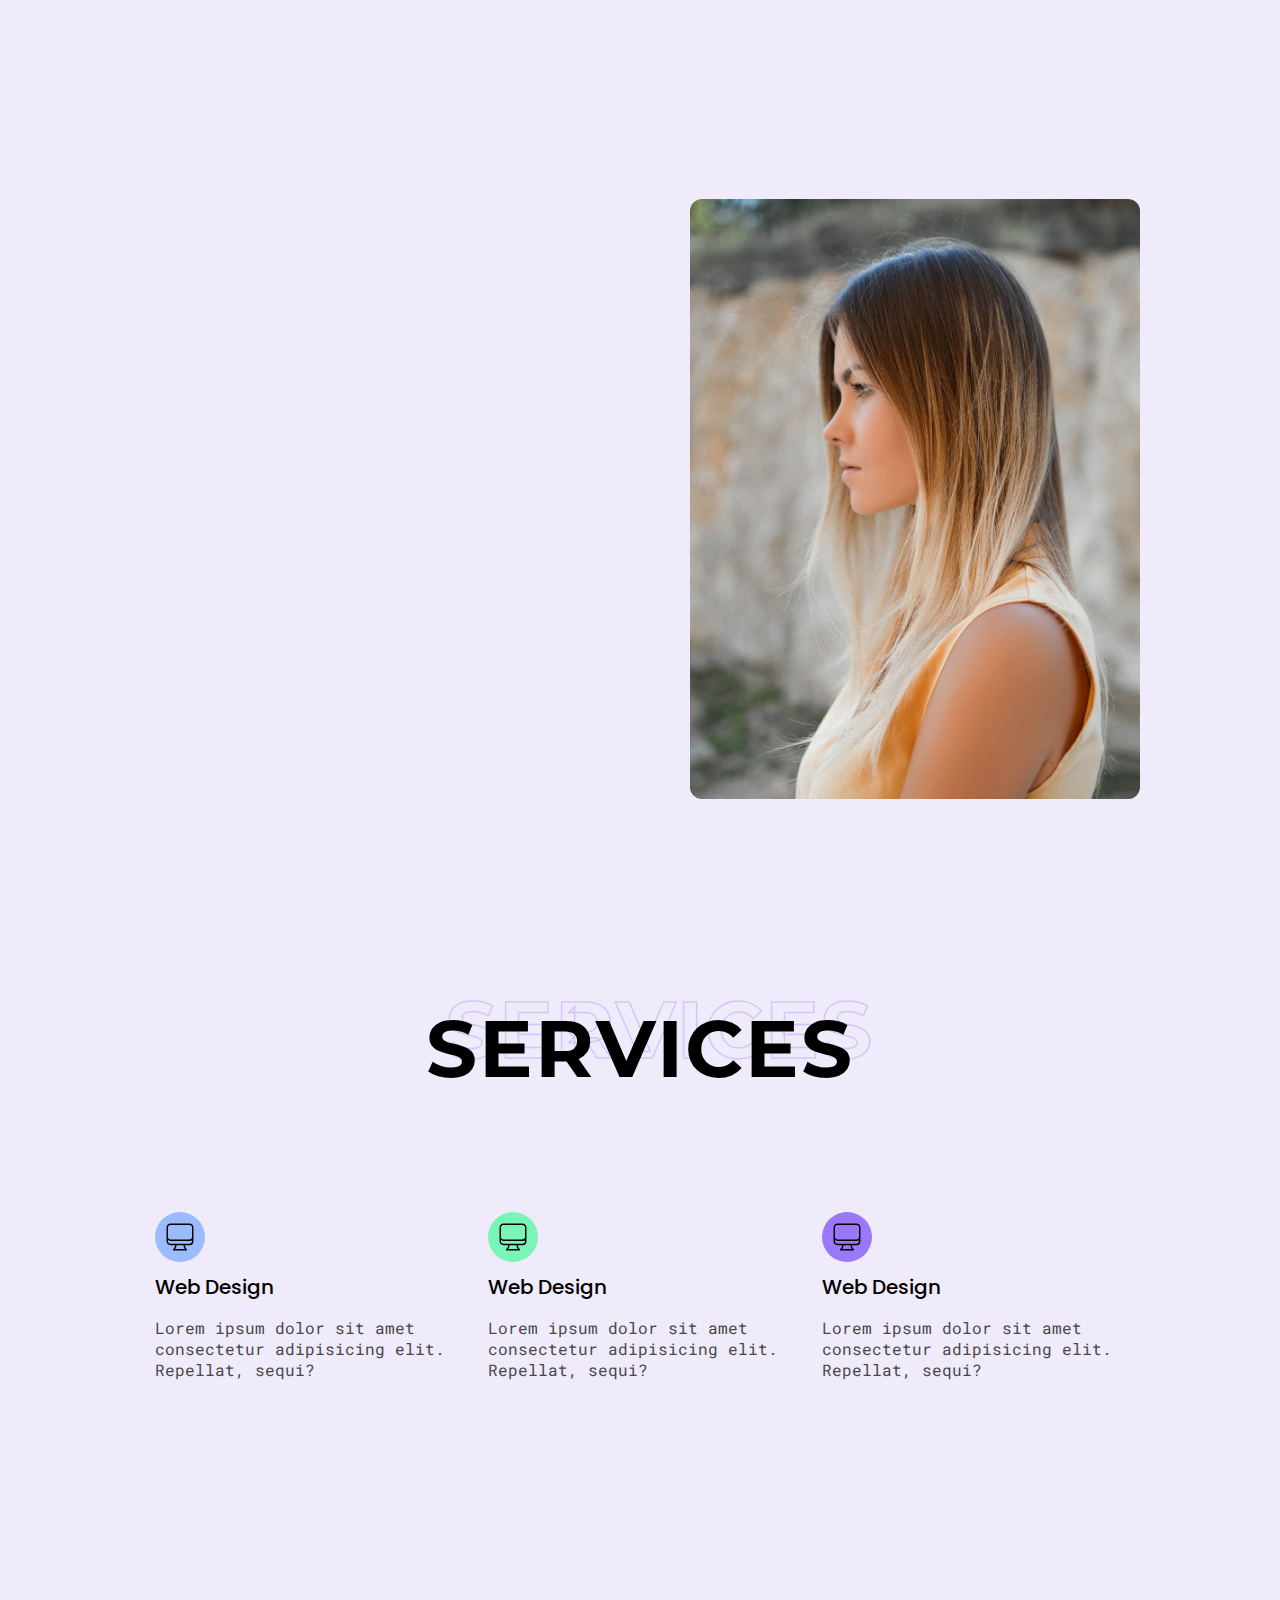
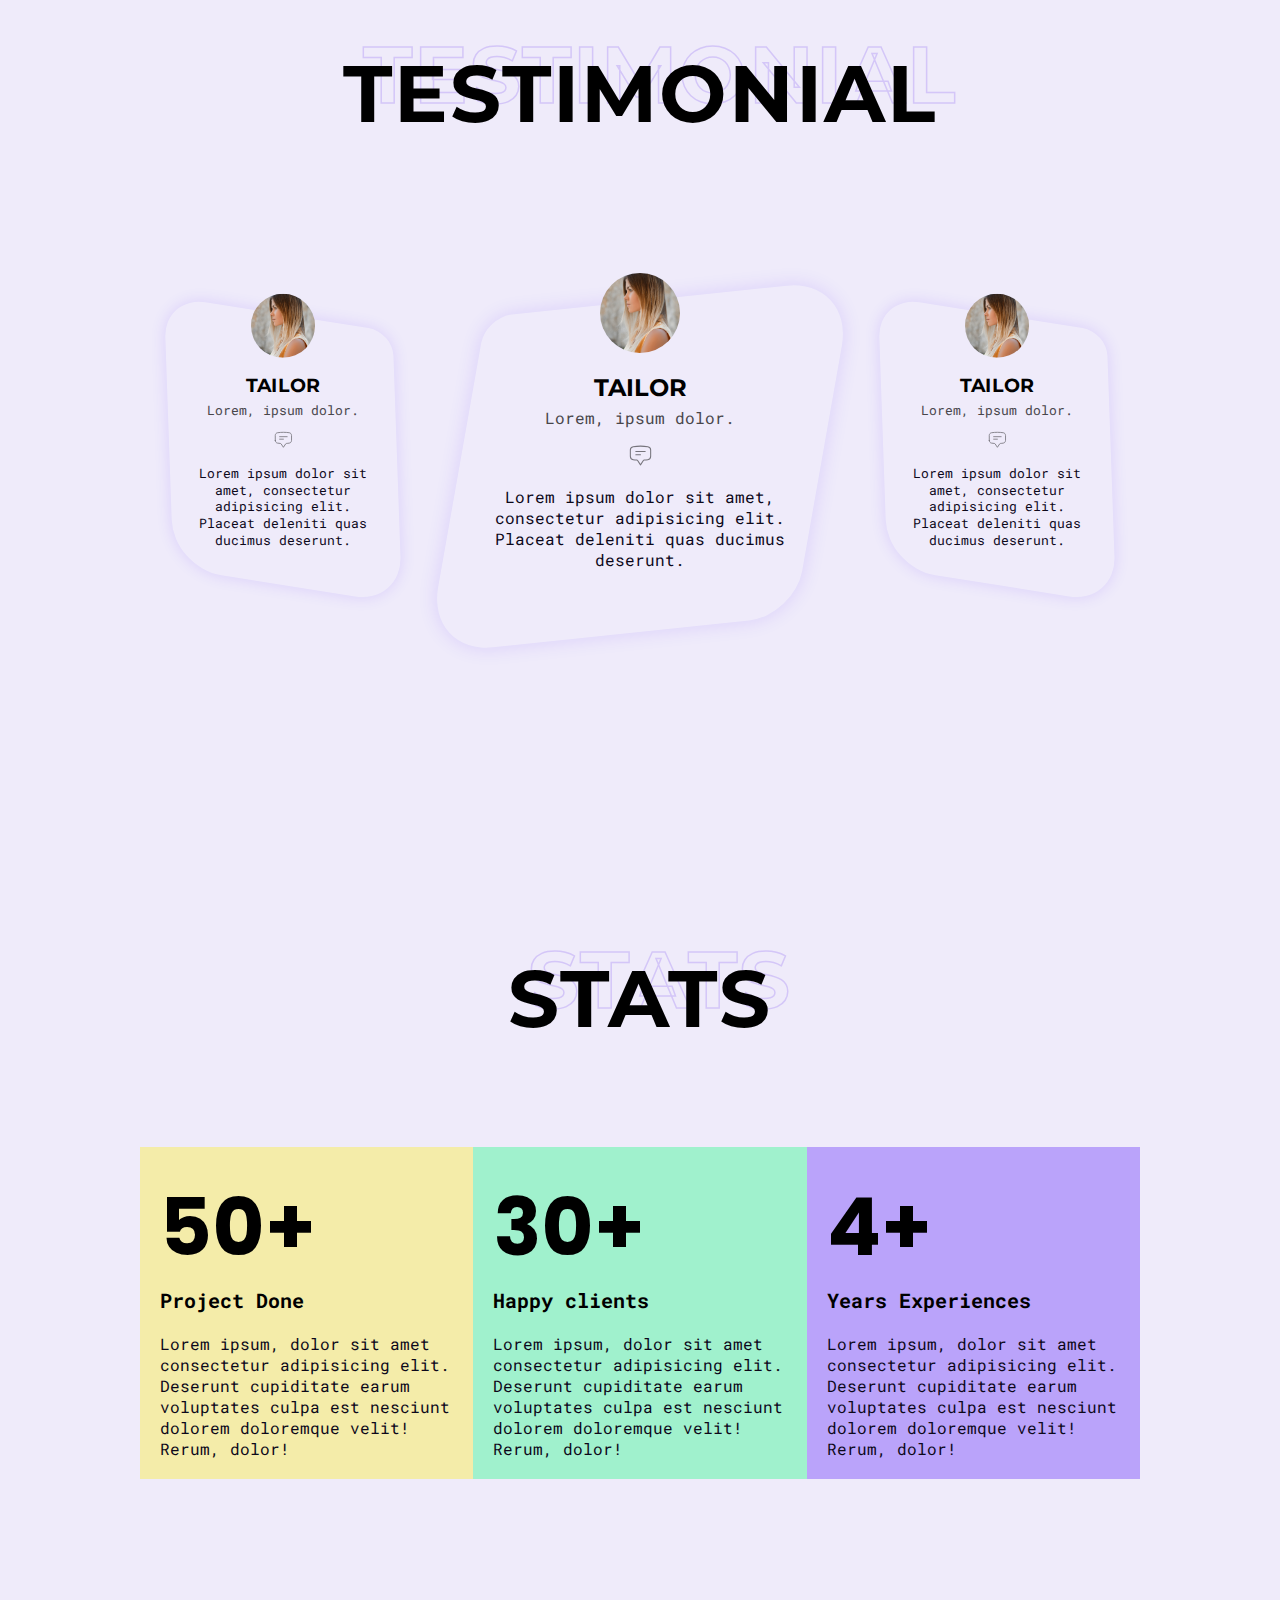
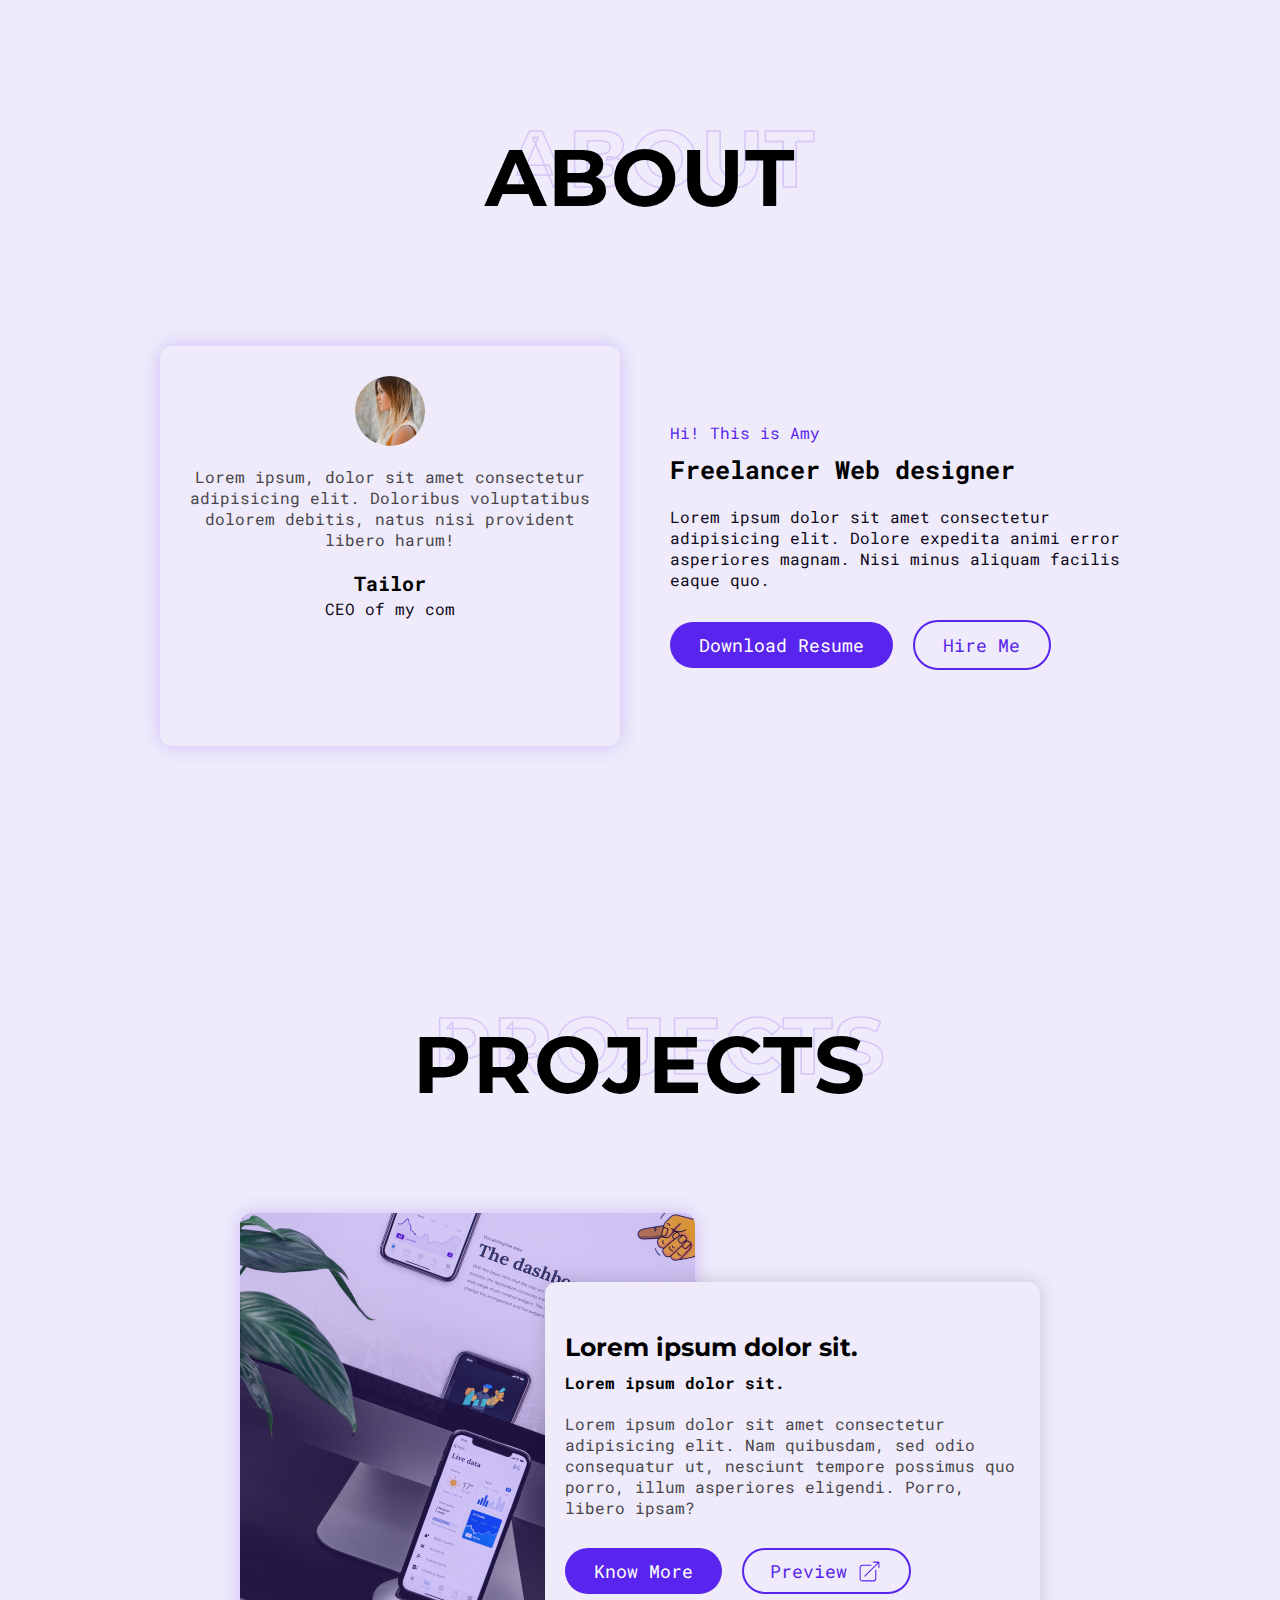
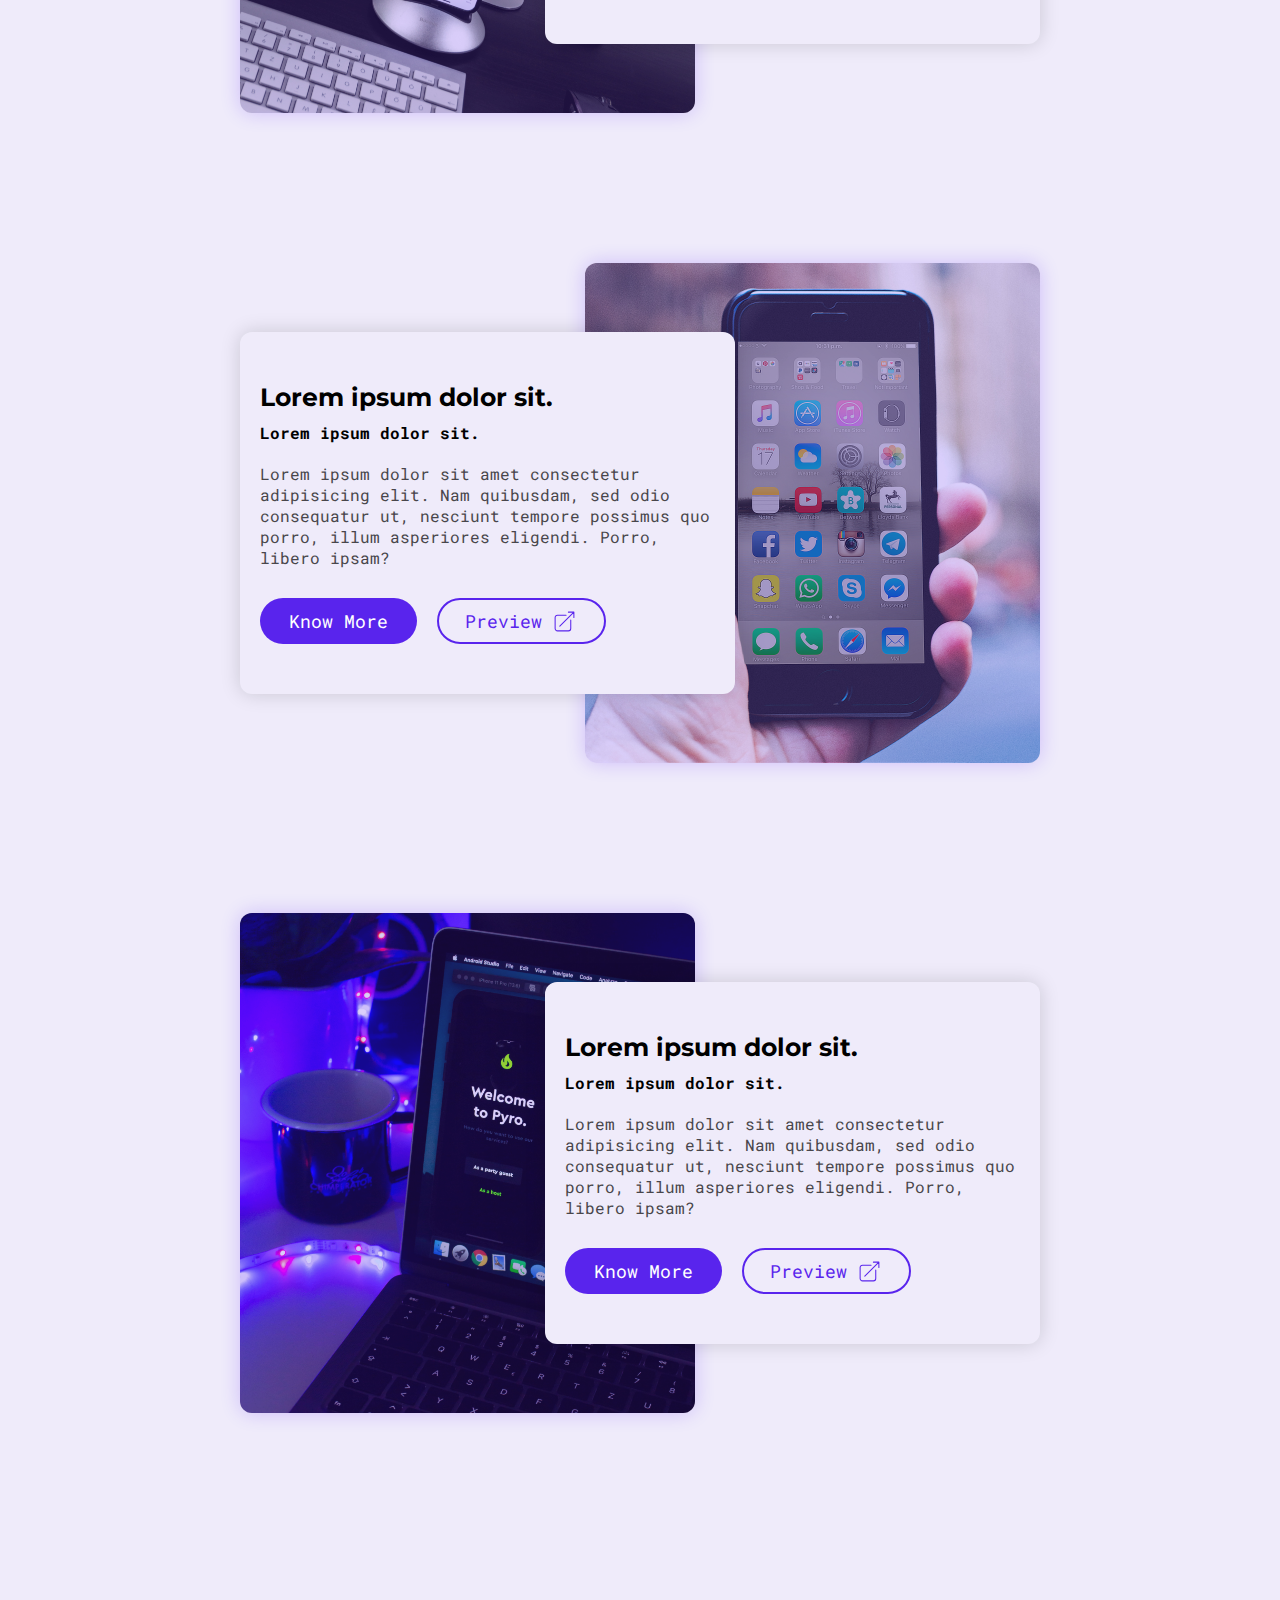
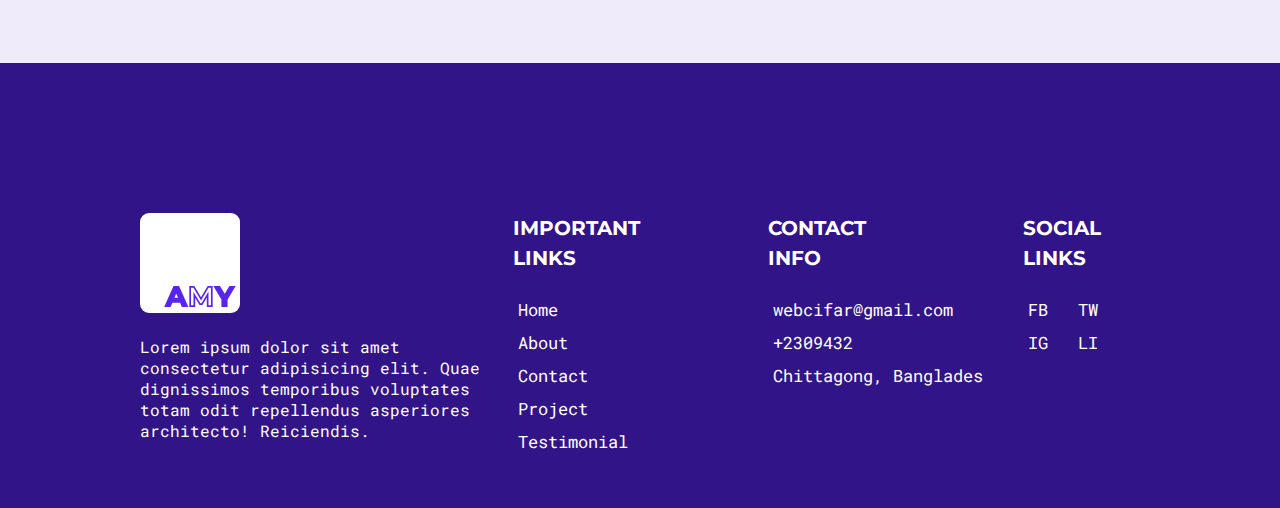
==== commit 2b125d70: "Footer added" ====
--- a/index.html
+++ b/index.html
@@ -410,5 +410,54 @@
       </div>
     </section>
     <!--End Project section -->
+    <!-- Footer section -->
+    <section id="footer">
+      <div class="container">
+        <footer>
+          <div class="col-1">
+            <div class="logo">
+              <a href="#">
+                <img src="./image/light-logo.svg" alt="" />
+              </a>
+            </div>
+            <p>
+              Lorem ipsum dolor sit amet consectetur adipisicing elit. Quae
+              dignissimos temporibus voluptates totam odit repellendus
+              asperiores architecto! Reiciendis.
+            </p>
+          </div>
+          <div class="col-2">
+            <h2 class="column-heading">Important <br />Links</h2>
+            <ul>
+              <li><a href="#">Home</a></li>
+              <li><a href="#">About</a></li>
+              <li><a href="#">Contact</a></li>
+              <li><a href="#">Project</a></li>
+              <li><a href="#">Testimonial</a></li>
+            </ul>
+          </div>
+          <div class="col-3">
+            <h2 class="column-heading">Contact <br />Info</h2>
+            <ul>
+              <li>
+                <a href="mailto:webcifar@gmail.com">webcifar@gmail.com</a>
+              </li>
+              <li><a href="#">+2309432</a></li>
+              <li><a href="#">Chittagong, Banglades</a></li>
+            </ul>
+          </div>
+          <div class="col-4">
+            <h2 class="column-heading">Social <br />Links</h2>
+            <ul>
+              <li><a href="#">FB</a></li>
+              <li><a href="#">TW</a></li>
+              <li><a href="#">IG</a></li>
+              <li><a href="#">LI</a></li>
+            </ul>
+          </div>
+        </footer>
+      </div>
+    </section>
+    <!--End Footer section -->
   </body>
 </html>
--- a/style.css
+++ b/style.css
@@ -595,3 +595,85 @@
     text-align: center;
   }
 }
+
+#footer {
+  background-color: #311588;
+  color: white;
+  padding: 15rem 0 5rem 0;
+}
+#footer footer {
+  display: flex;
+  gap: 2rem;
+  align-items: flex-start;
+  justify-content: flex-start;
+}
+#footer footer .col-1 {
+  flex: 3;
+}
+#footer footer .col-2,
+#footer footer .col-3 {
+  flex: 2;
+}
+#footer footer .col-4 {
+  flex: 1;
+}
+#footer footer .logo img {
+  max-width: 100px;
+  margin-bottom: 2rem;
+}
+#footer footer .col-1 p {
+  color: white;
+}
+#footer footer .column-heading {
+  font-size: 2rem;
+  font-family: "Montserrat", sans-serif;
+  margin-bottom: 2rem;
+  line-height: 1.5em;
+  text-transform: uppercase;
+}
+#footer footer ul {
+  list-style: none;
+}
+#footer footer ul li {
+  border-radius: 4px;
+}
+#footer footer ul li a {
+  display: inline-block;
+  width: 100%;
+  color: white;
+  font-size: 1.7rem;
+  padding: 0.5rem;
+}
+#footer footer ul li:hover a {
+  color: var(--primary-color);
+}
+#footer footer ul li:hover {
+  background-color: white;
+}
+
+#footer footer .col-4 ul {
+  display: flex;
+  flex-wrap: wrap;
+}
+#footer footer .col-4 ul li a {
+  min-width: 50px;
+}
+@media only screen and (max-width: 768px) {
+  #footer footer {
+    flex-direction: column;
+    align-items: center;
+    justify-content: center;
+    text-align: center;
+  }
+  #footer footer .col-1,
+  #footer footer .col-2,
+  #footer footer .col-3,
+  #footer footer .col-4 {
+    width: 100%;
+    margin-bottom: 3rem;
+  }
+  #footer footer .col-4 {
+    width: fit-content;
+    margin: 0 auto;
+  }
+}
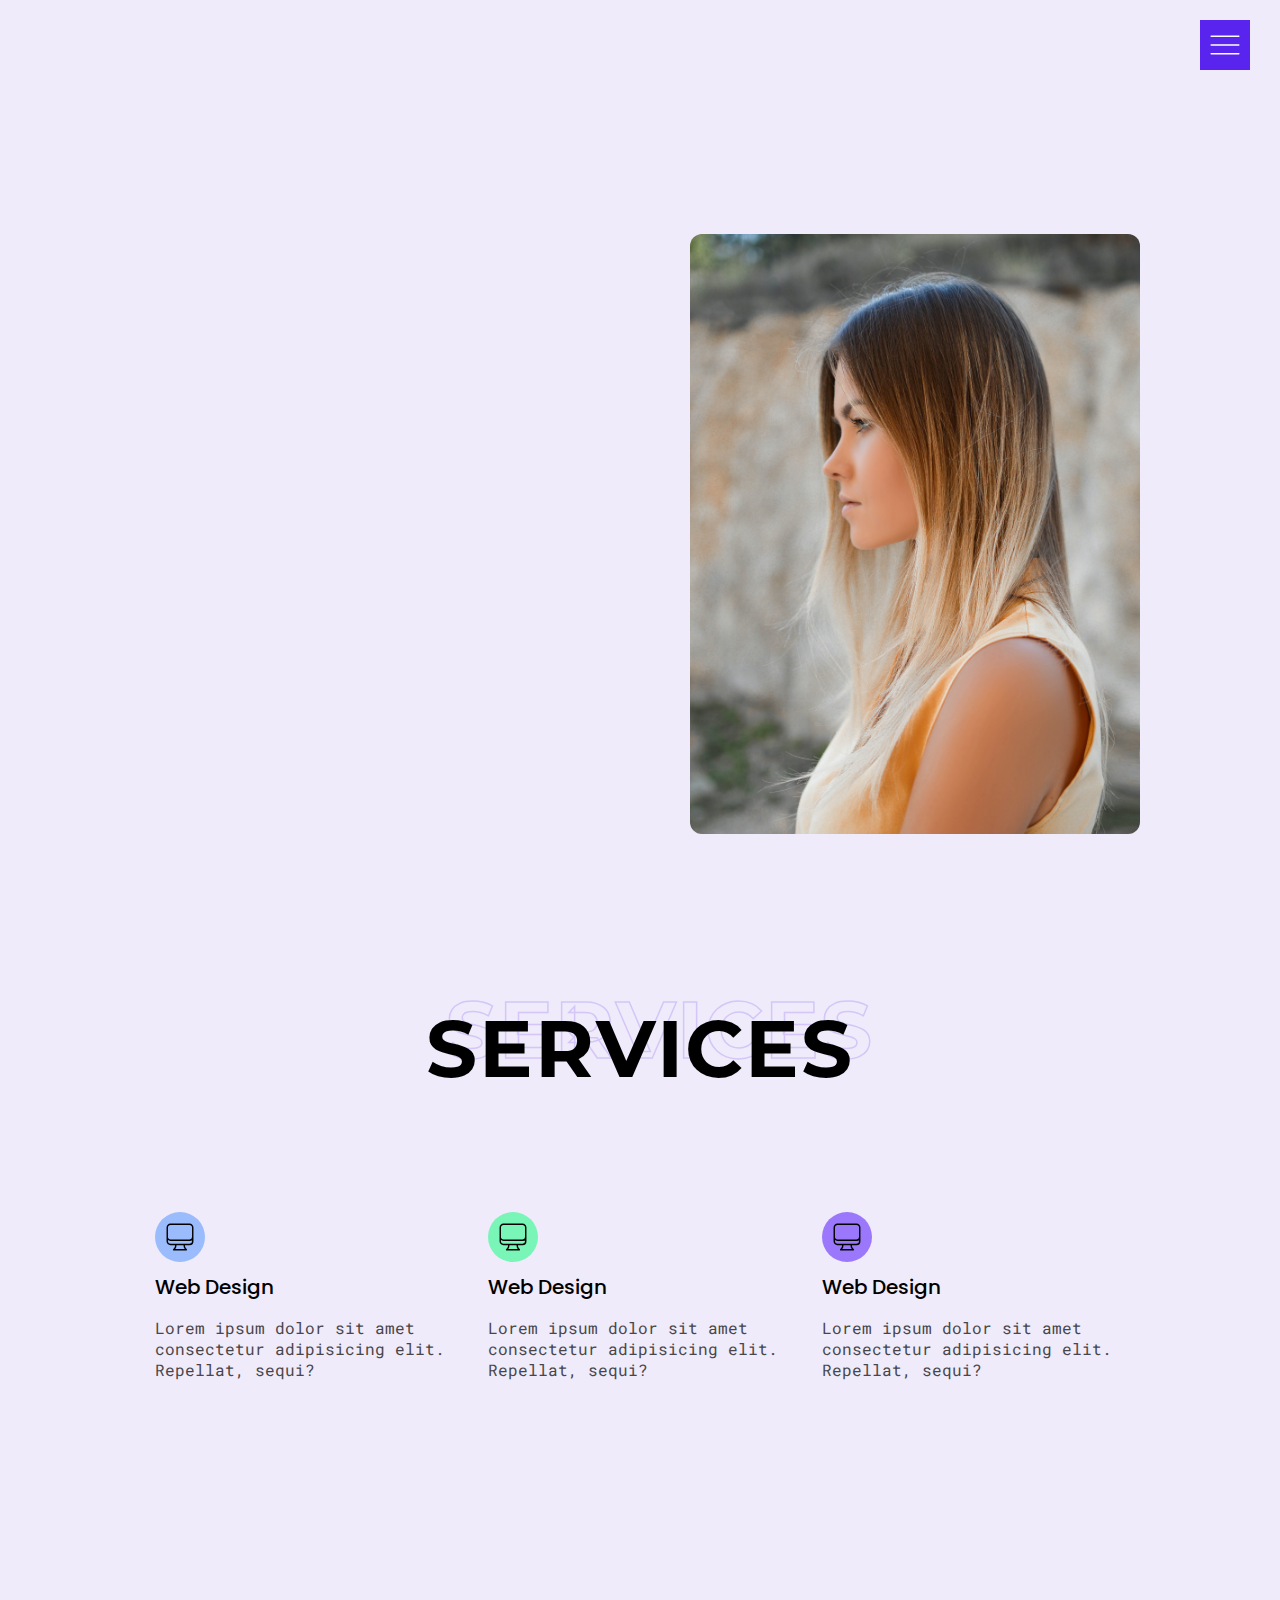
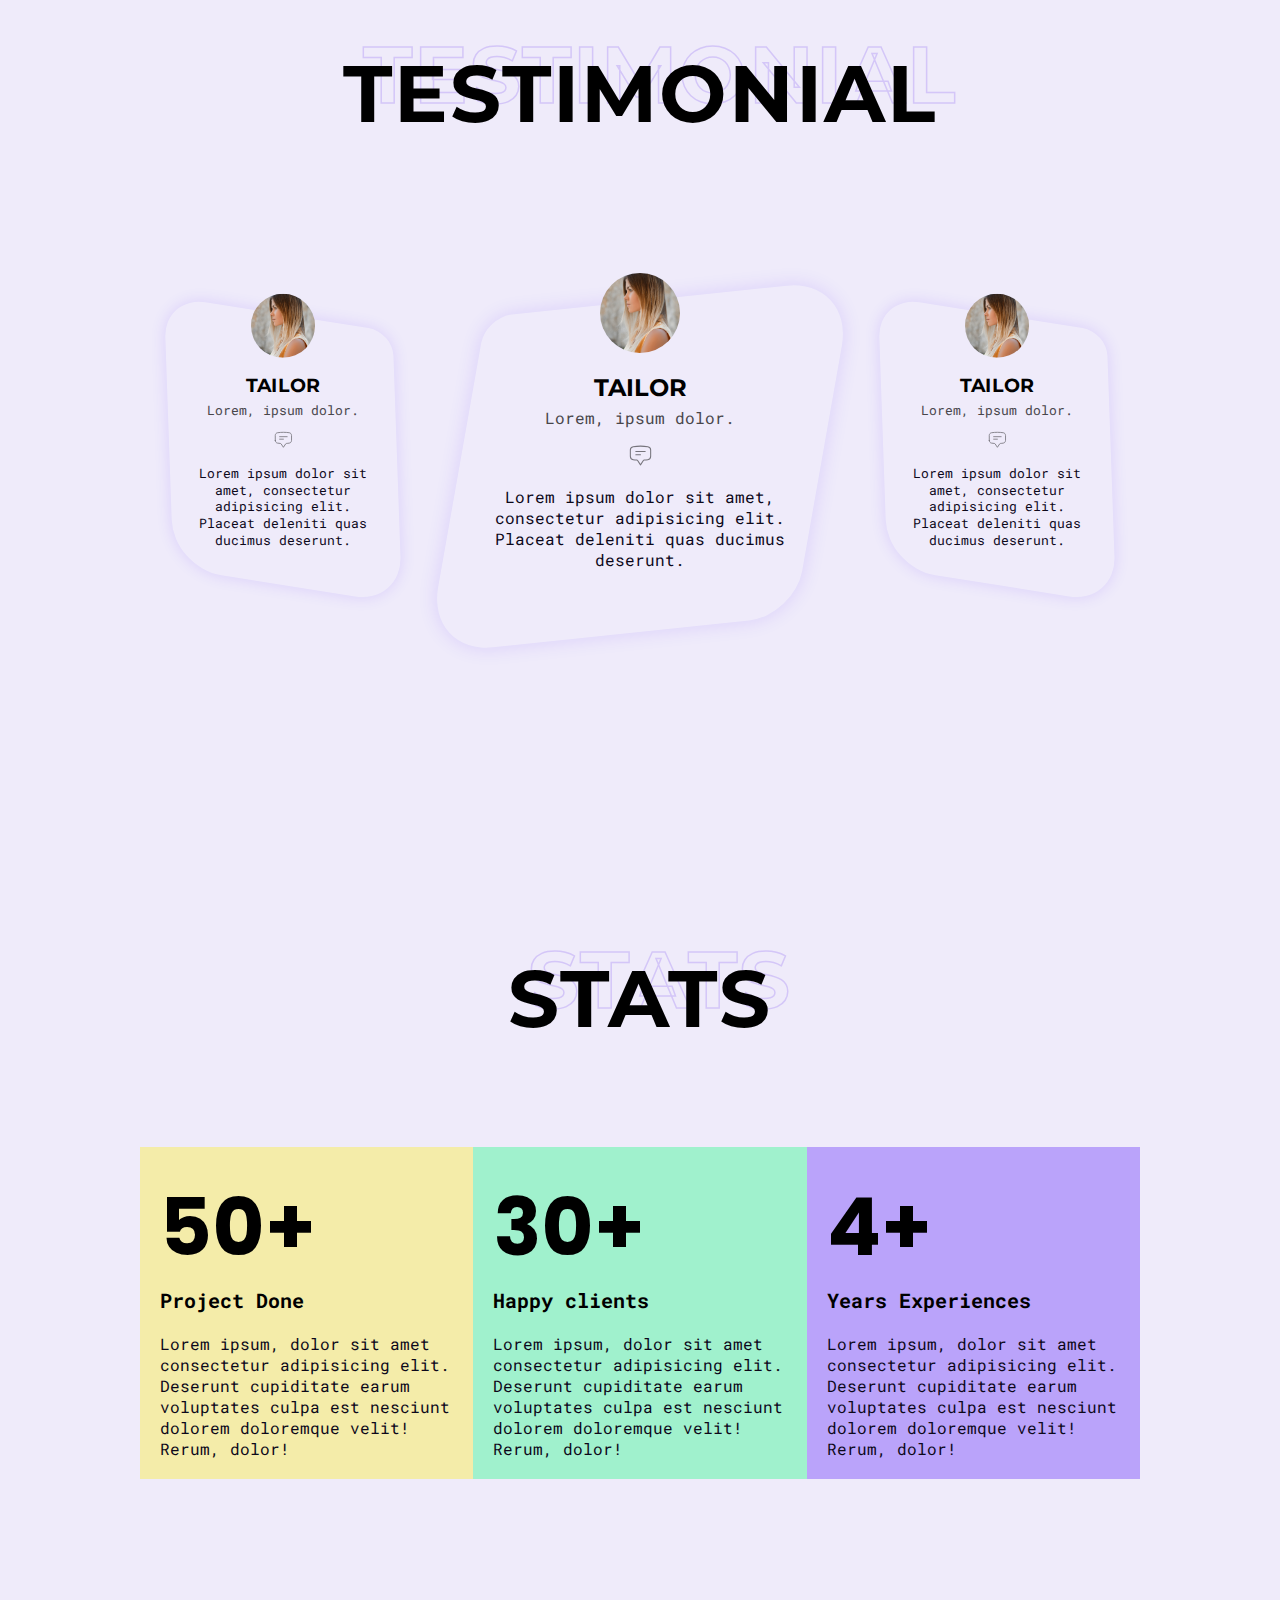
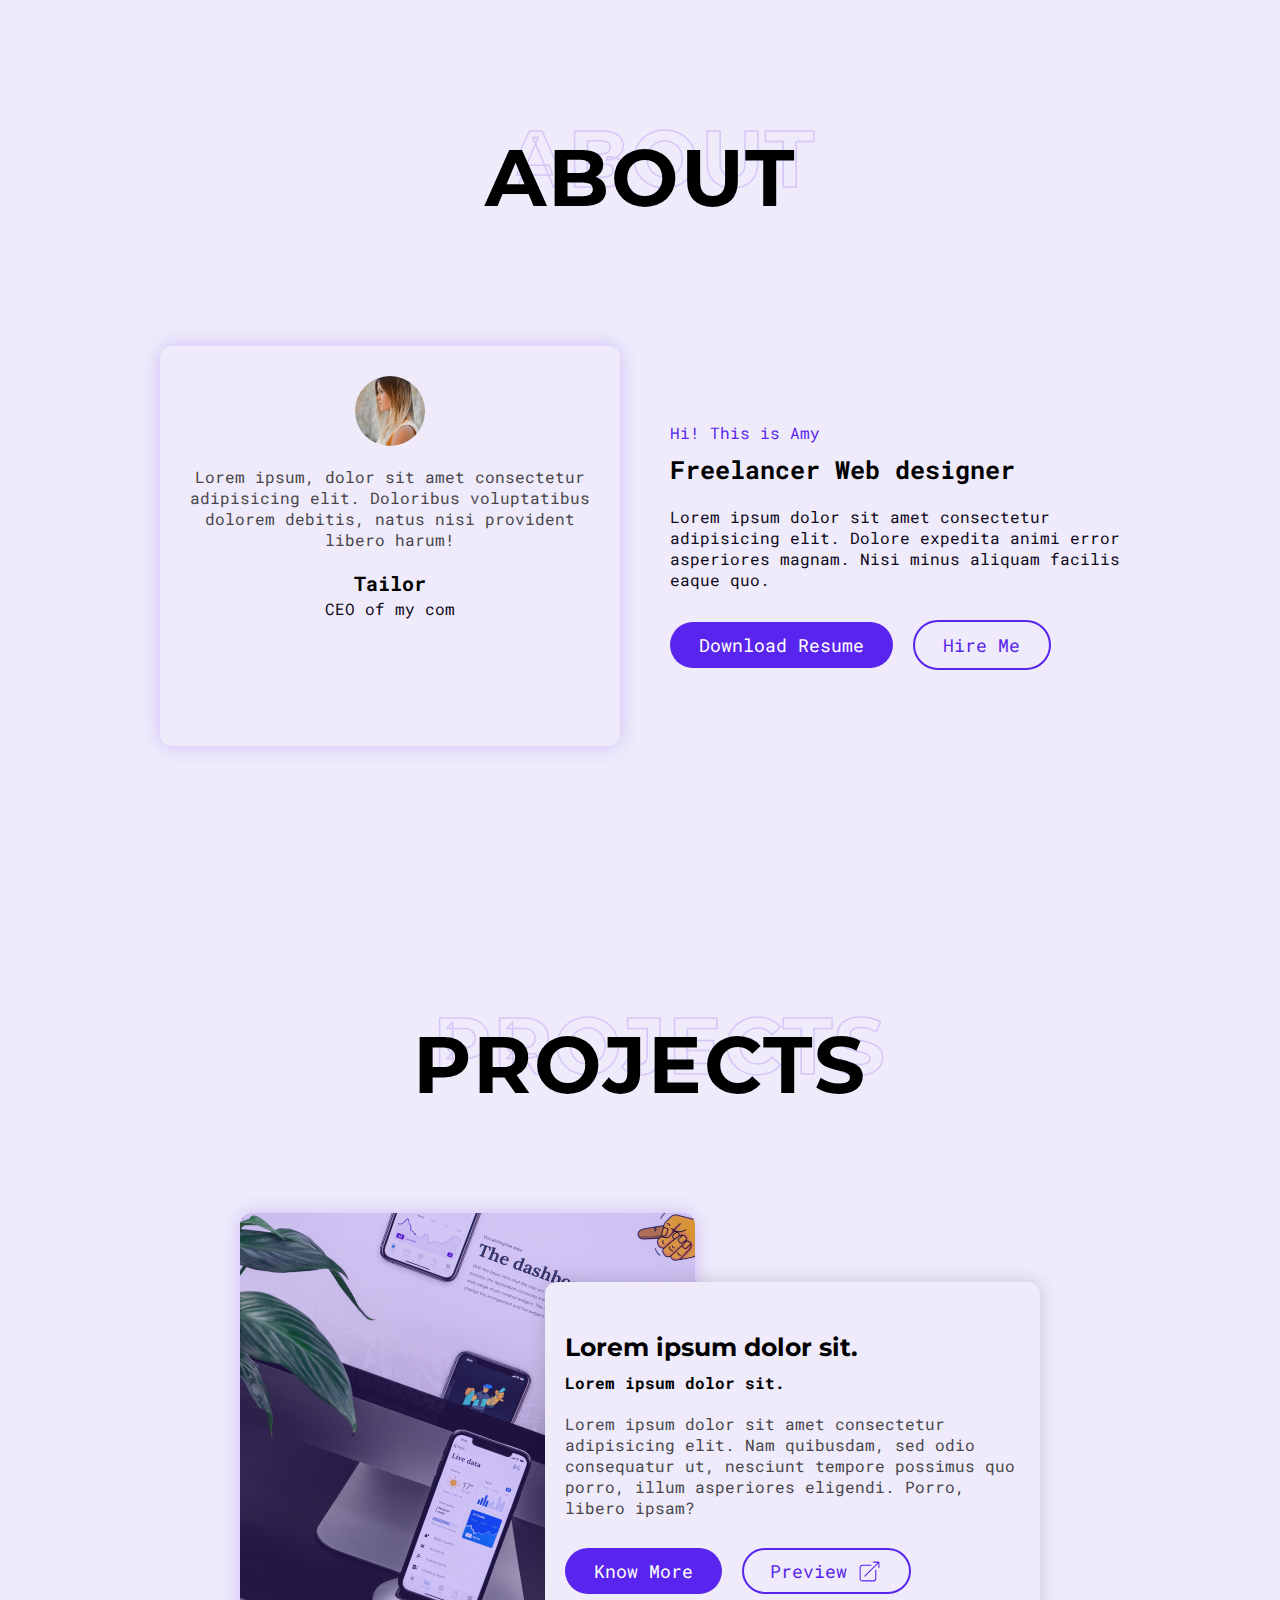
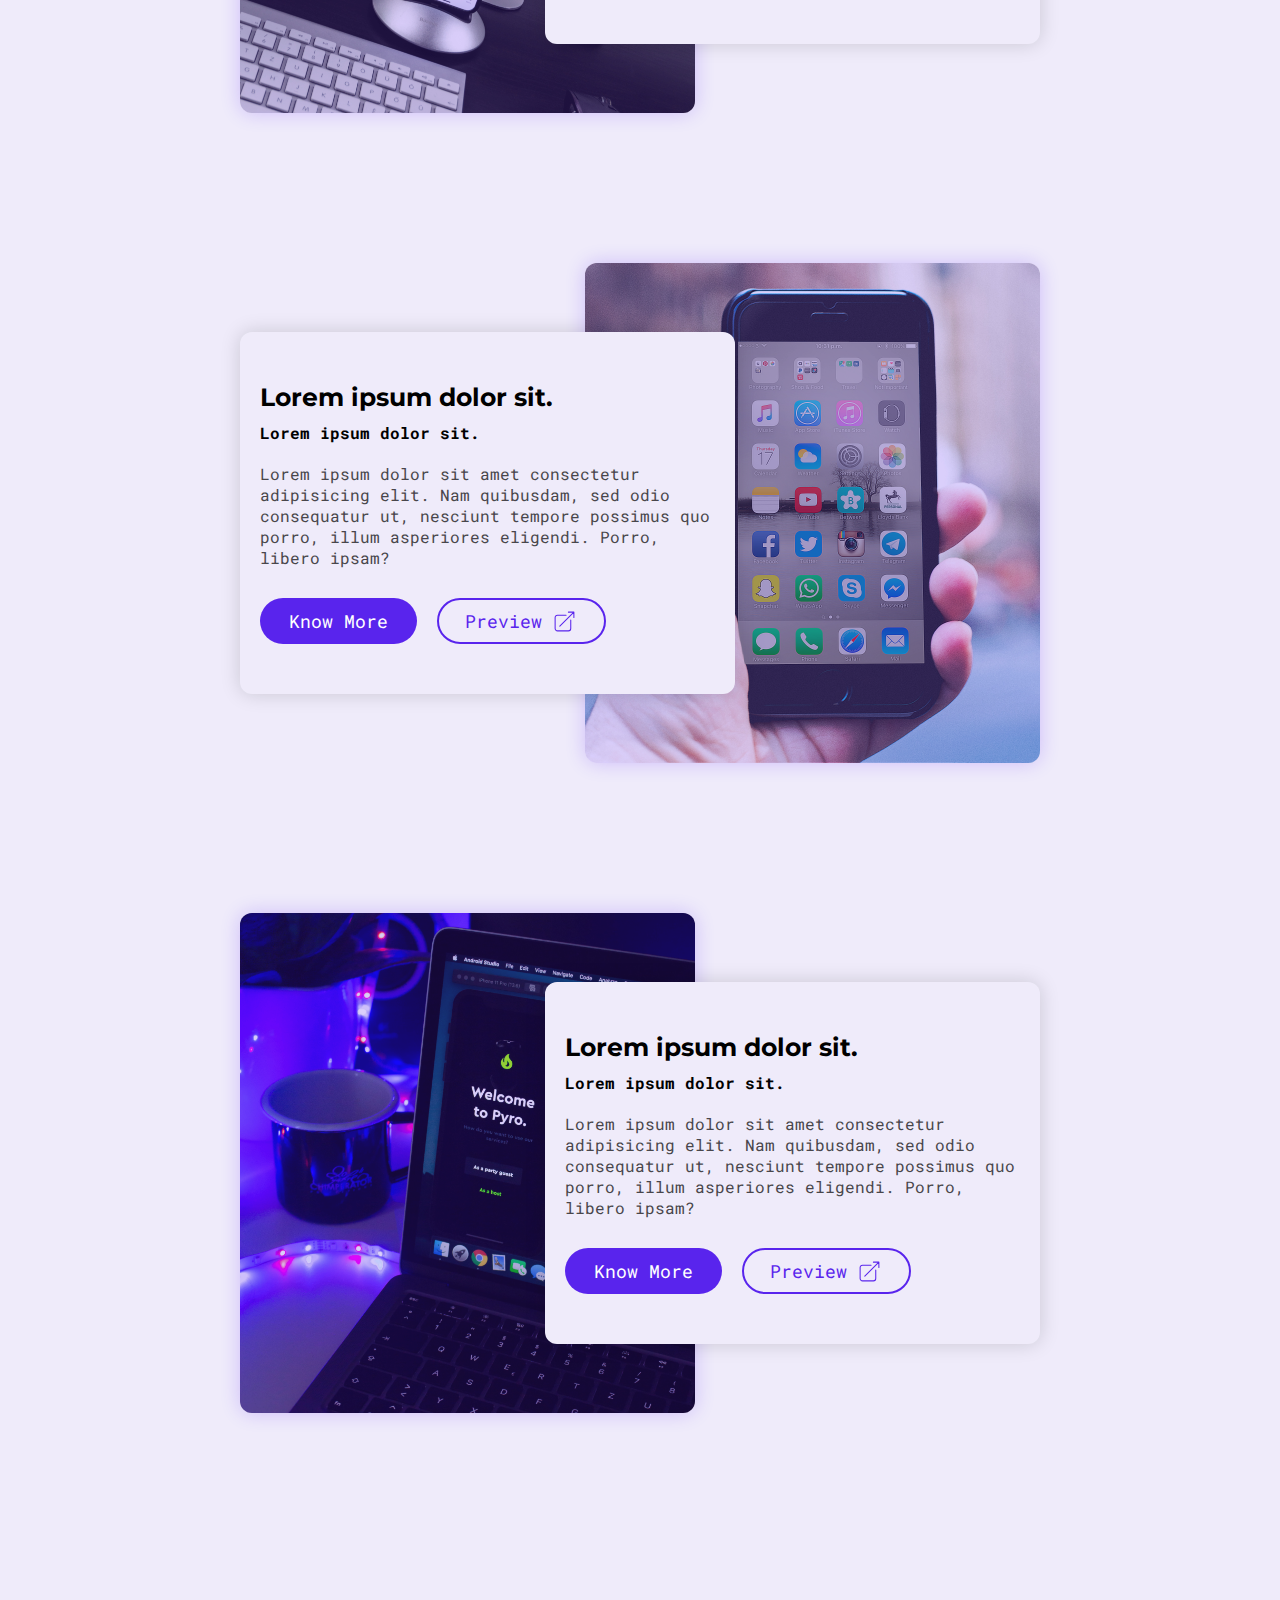
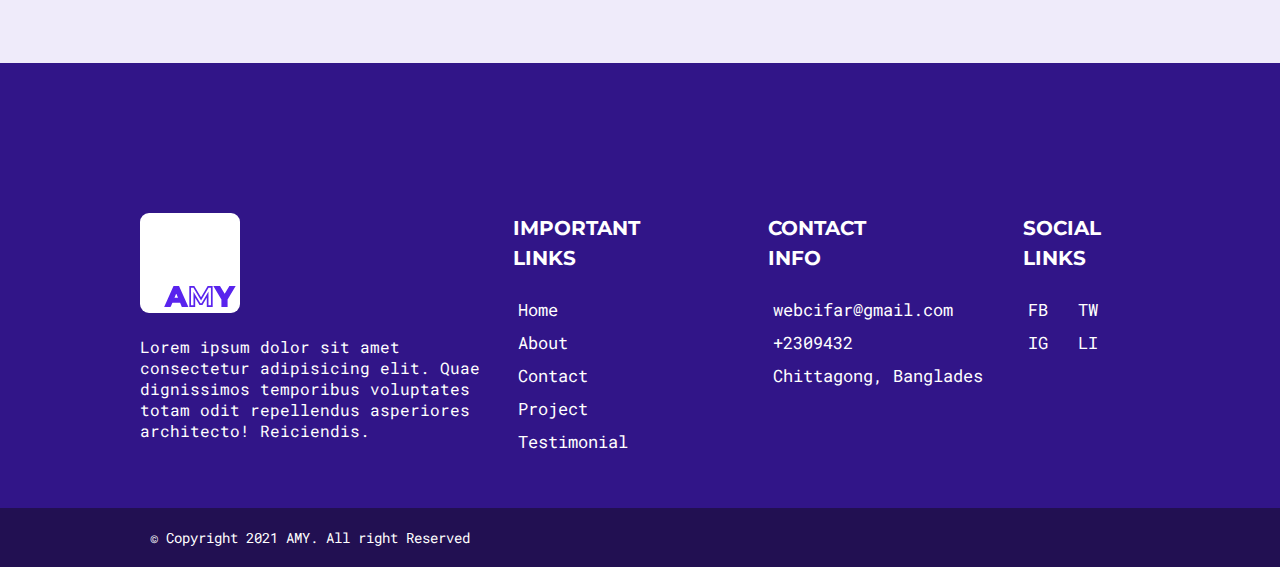
==== commit 923dde5b: "Semi-Final" ====
--- a/index.html
+++ b/index.html
@@ -8,11 +8,79 @@
     <link rel="stylesheet" href="style.css" />
   </head>
   <body>
+    <div class="scroll-top">
+      <svg
+        xmlns="http://www.w3.org/2000/svg"
+        fill="none"
+        viewBox="0 0 24 24"
+        stroke-width="1.5"
+        stroke="currentColor"
+        class="w-6 h-6"
+      >
+        <path
+          stroke-linecap="round"
+          stroke-linejoin="round"
+          d="M12 19.5v-15m0 0l-6.75 6.75M12 4.5l6.75 6.75"
+        />
+      </svg>
+    </div>
+    <!--End Scroll-top section -->
+    <!-- Navigation section -->
+    <section id="navigation">
+      <div class="nav-icon">
+        <svg
+          xmlns="http://www.w3.org/2000/svg"
+          fill="none"
+          viewBox="0 0 24 24"
+          stroke-width="1"
+          stroke="currentColor"
+          class="w-6 h-6"
+        >
+          <path
+            stroke-linecap="round"
+            stroke-linejoin="round"
+            d="M3.75 6.75h16.5M3.75 12h16.5m-16.5 5.25h16.5"
+          />
+        </svg>
+      </div>
+    </section>
+    <section id="nav-content">
+      <div class="close-btn">
+        <svg
+          xmlns="http://www.w3.org/2000/svg"
+          fill="none"
+          viewBox="0 0 24 24"
+          stroke-width="1"
+          stroke="currentColor"
+          class="w-6 h-6"
+        >
+          <path
+            stroke-linecap="round"
+            stroke-linejoin="round"
+            d="M6 18L18 6M6 6l12 12"
+          />
+        </svg>
+      </div>
+      <div class="wrapper">
+        <h2 class="section-heading" data-outline="Mneu">Menu</h2>
+        <nav>
+          <ul>
+            <!-- TODO link the nav items -->
+            <li><a data-text="Home" href="#">Home</a></li>
+            <li><a data-text="About" href="#">About</a></li>
+            <li><a data-text="Projects" href="#">Projects</a></li>
+            <li><a data-text="Testimonials" href="#">Testimonials</a></li>
+            <li><a data-text="Contact" href="./contact.html">contact</a></li>
+          </ul>
+        </nav>
+      </div>
+    </section>
+    <!--End Navigation section -->
     <!-- Hero section -->
     <section id="hero">
       <div class="container">
         <div class="left">
-          <p class="subheading">I'm JOMAR</p>
+          <p class="subheading">I'm Amy</p>
           <h2 class="heading">
             <div class="wrapper"><span>Pixels</span></div>
             <div class="wrapper"><span>with</span></div>
@@ -459,5 +527,13 @@
       </div>
     </section>
     <!--End Footer section -->
+    <!-- Copyright section -->
+    <section id="copyright">
+      <div class="container">
+        <p>&copy; Copyright 2021 AMY. All right Reserved</p>
+      </div>
+    </section>
+    <!--End Copyright section -->
+    <script src="./main.js"></script>
   </body>
 </html>
--- a/style.css
+++ b/style.css
@@ -16,6 +16,7 @@
 html {
   font-family: "Roboto Mono", sans-serif;
   font-size: 10px;
+  scroll-behavior: smooth;
 }
 
 body {
@@ -95,13 +96,173 @@
   width: 50px;
   color: var(--primary-color);
 }
+/* Scroll-top styles */
+.scroll-top {
+  height: 60px;
+  width: 60px;
+  z-index: 100;
+  position: fixed;
+  bottom: 10px;
+  right: 10px;
+  display: none;
+  align-items: center;
+  justify-content: center;
+  background-color: white;
+  cursor: pointer;
+  border-radius: 6px;
+  box-shadow: 0px 0px 20px rgba(71, 40, 182, 0.226);
+  transform: scale(0.9);
+  transition: 0.3s ease ease-in-out transform;
+}
+.scroll-top svg {
+  width: 50%;
+  color: black;
+  pointer-events: none;
+}
+/* Navigation styles */
+#navigation {
+  position: fixed;
+  right: 30px;
+  top: 20px;
+  height: auto;
+  z-index: 100;
+}
+#navigation .nav-icon {
+  width: 50px;
+  height: 50px;
+  cursor: pointer;
+  background-color: var(--primary-color);
+  display: flex;
+  align-items: center;
+  justify-content: center;
+}
+#navigation .nav-icon svg {
+  color: white;
+  width: 80%;
+}
+#nav-content {
+  position: fixed;
+  width: 80%;
+  height: 100%;
+  right: 0;
+  overflow: hidden;
+  max-width: 800px;
+  color: white;
+  display: flex;
+  align-items: center;
+  justify-content: center;
+  background-color: var(--secondary-black);
+  z-index: 100;
+  transform: translateX(100%);
+  transition: 0.3s ease transform;
+}
+
+#nav-content.show {
+  transform: translateX(0);
+  box-shadow: -6px 0px 29px 7px #000000e3;
+}
+#nav-content .section-heading {
+  text-align: left;
+  margin-bottom: 2rem;
+  /* margin-top: 10rem; */
+}
+#nav-content .section-heading::before {
+  -webkit-text-stroke: 1.5px #afadad25;
+  text-align: left;
+}
+#nav-content .wrapper {
+  width: 70%;
+  position: relative;
+}
+#nav-content ul {
+  list-style: none;
+  text-align: left;
+}
+#nav-content ul li {
+  margin-bottom: 1.5rem;
+}
+#nav-content ul li a {
+  display: inline-block;
+  color: white;
+  width: 100%;
+  font-size: 4rem;
+  font-family: "Poppins", sans-serif;
+}
+#nav-content ul li a::after {
+  content: attr(data-text);
+  position: absolute;
+  pointer-events: none;
+  width: 100%;
+  right: -150px;
+  bottom: 45%;
+  z-index: -1;
+  color: transparent;
+  text-align: center;
+  opacity: 0;
+  font-size: 3.5rem;
+  -webkit-text-stroke: 1.5px #afadad25;
+  transform: rotate(90deg) scale(3);
+  transition: 0.3s ease;
+  transition-property: transform, opacity;
+}
+#nav-content ul li a:hover::after {
+  opacity: 1;
+  transform: scale(3) translateY(10px) rotate(90deg);
+}
+#nav-content .close-btn {
+  position: absolute;
+  left: 10px;
+  top: 10px;
+  color: white;
+  width: 40px;
+  height: 40px;
+  background-color: var(--primary-color);
+  border-radius: 50%;
+  display: flex;
+  align-items: center;
+  justify-content: center;
+  cursor: pointer;
+  transition: 0.3s ease background-color;
+}
+
+#nav-content .close-btn svg {
+  width: 80%;
+}
+#nav-content .close-btn:hover {
+  background-color: crimson;
+}
+@media only screen and (max-width: 768px) {
+  #navigation {
+    right: 10px;
+    top: 10px;
+  }
+  #nav-content .nav ul li a::before {
+    display: none;
+  }
+  #nav-content .section-heading {
+    margin-bottom: 5rem;
+    text-align: right;
+  }
+  #nav-content .section-heading::before {
+    text-align: right;
+  }
+  #nav-content nav ul {
+    text-align: right;
+  }
+  #nav-content nav ul li a {
+    font-size: 2.4rem;
+  }
+  #nav-content .wrapper {
+    width: 90%;
+  }
+}
 
 /* Hero section */
 
 #hero {
   height: 100vh;
   width: 100%;
-  padding-top: 10rem;
+  padding-top: 17rem;
 }
 #hero .container {
   display: flex;
@@ -596,6 +757,154 @@
   }
 }
 
+/* contact styles */
+#contact {
+  padding: 10rem 0;
+}
+#contact .wrapper {
+  display: flex;
+  align-items: flex-start;
+  justify-content: center;
+  gap: 5rem;
+}
+#contact .wrapper .left,
+#contact .wrapper .right {
+  flex: 1;
+}
+#contact .left .contact-heading {
+  font-size: 3rem;
+  font-family: "Montserrat", sans-serif;
+  margin-bottom: 1rem;
+}
+#contact .left .contact-desc {
+  color: var(--secondary-gray);
+  margin-bottom: 5rem;
+}
+#contact .left .contact-info {
+  margin-bottom: 5rem;
+}
+#contact .left .contact-info ul {
+  list-style: none;
+}
+#contact .left .contact-info ul li {
+  border-radius: 12px;
+  overflow: hidden;
+}
+#contact .left .contact-info ul li a {
+  display: flex;
+  align-items: center;
+  justify-content: flex-start;
+  font-size: 2rem;
+  padding: 1.5rem;
+  gap: 1rem;
+}
+#contact .left .contact-info ul li a .icon {
+  width: 25px;
+  color: var(--primary-color);
+}
+#contact .left .contact-info ul li:hover {
+  background-color: var(--primary-color);
+}
+#contact .left .contact-info ul li:hover a .icon {
+  color: white;
+}
+#contact .left .contact-info ul li:hover a .text {
+  color: white;
+}
+#contact .left .social-info ul {
+  list-style: none;
+  display: flex;
+  align-items: center;
+  gap: 2rem;
+  font-size: 2rem;
+}
+#contact .left .social-info ul li a {
+  color: var(--primary-color);
+}
+#contact .right .form-wrapper {
+  background-color: var(--primary-color);
+  max-width: 500px;
+  padding: 5rem;
+  border-radius: 12px;
+  margin: 0 auto;
+  color: white;
+}
+#contact .form-group {
+  margin-bottom: 1rem;
+}
+#contact .form-group label {
+  margin-bottom: 0.5rem;
+  display: inline-block;
+  font-size: 1.8rem;
+}
+#contact .form-group .input-wrapper {
+  background-color: white;
+  width: 100%;
+  height: 40px;
+  display: flex;
+  align-items: center;
+  justify-content: flex-start;
+  color: black;
+  overflow: hidden;
+  border-radius: 4px;
+}
+#contact .form-group .input-wrapper .icon {
+  width: 50px;
+  height: 100%;
+  font-size: 2rem;
+  display: flex;
+  align-items: center;
+  justify-content: center;
+  background-color: rgba(218, 218, 218);
+}
+#contact .form-group .input-wrapper input {
+  height: 100%;
+  width: 100%;
+  outline: none;
+  border: none;
+  padding: 1rem;
+  font-size: 2rem;
+}
+#contact .form-group textarea {
+  width: 100%;
+  height: 250px;
+  outline: none;
+  resize: vertical;
+  padding: 1rem;
+  border-radius: 4px;
+  font-size: 2rem;
+}
+#contact .right .form-wrapper button {
+  width: 150px;
+  height: auto;
+  outline: none;
+  border: none;
+  border-radius: 8px;
+  font-family: "Roboto Mono", sans-serif;
+  font-size: 2rem;
+  padding: 1rem 0;
+  text-align: center;
+  text-transform: uppercase;
+  letter-spacing: 0.3rem;
+  display: inline-block;
+}
+@media only screen and (max-width: 768px) {
+  #contact .wrapper {
+    flex-direction: column-reverse;
+    align-items: center;
+    justify-content: center;
+  }
+  #contact .right {
+    width: 100%;
+  }
+  #contact .right .form-wrapper {
+    height: 100%;
+    width: 100%;
+    padding: 3rem;
+  }
+}
+
+/* Footer styles */
 #footer {
   background-color: #311588;
   color: white;
@@ -677,3 +986,17 @@
     margin: 0 auto;
   }
 }
+#copyright {
+  background-color: #221052;
+  padding: 1rem 0;
+}
+#copyright p {
+  color: white;
+  margin: 1rem;
+  font-size: 1.4rem;
+}
+@media only screen and (max-width: 768px) {
+  #copyright p {
+    text-align: center;
+  }
+}
